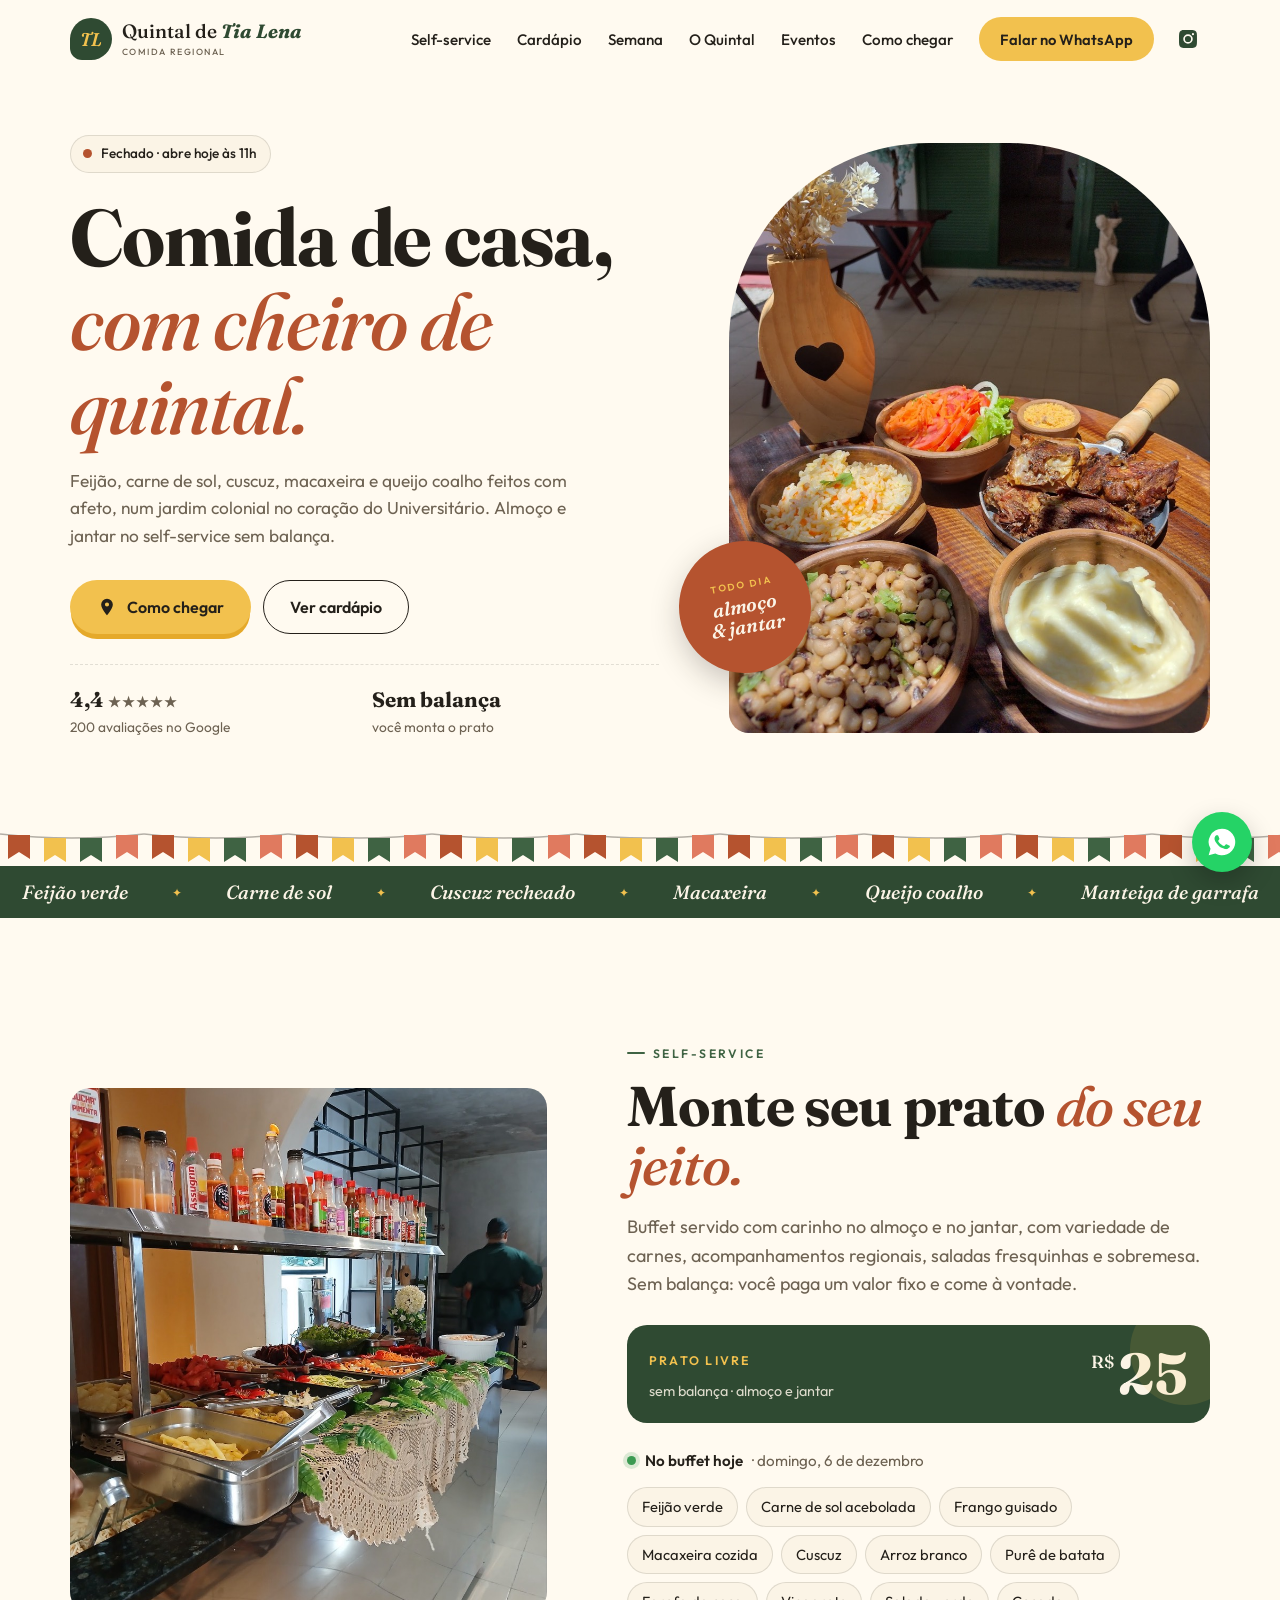
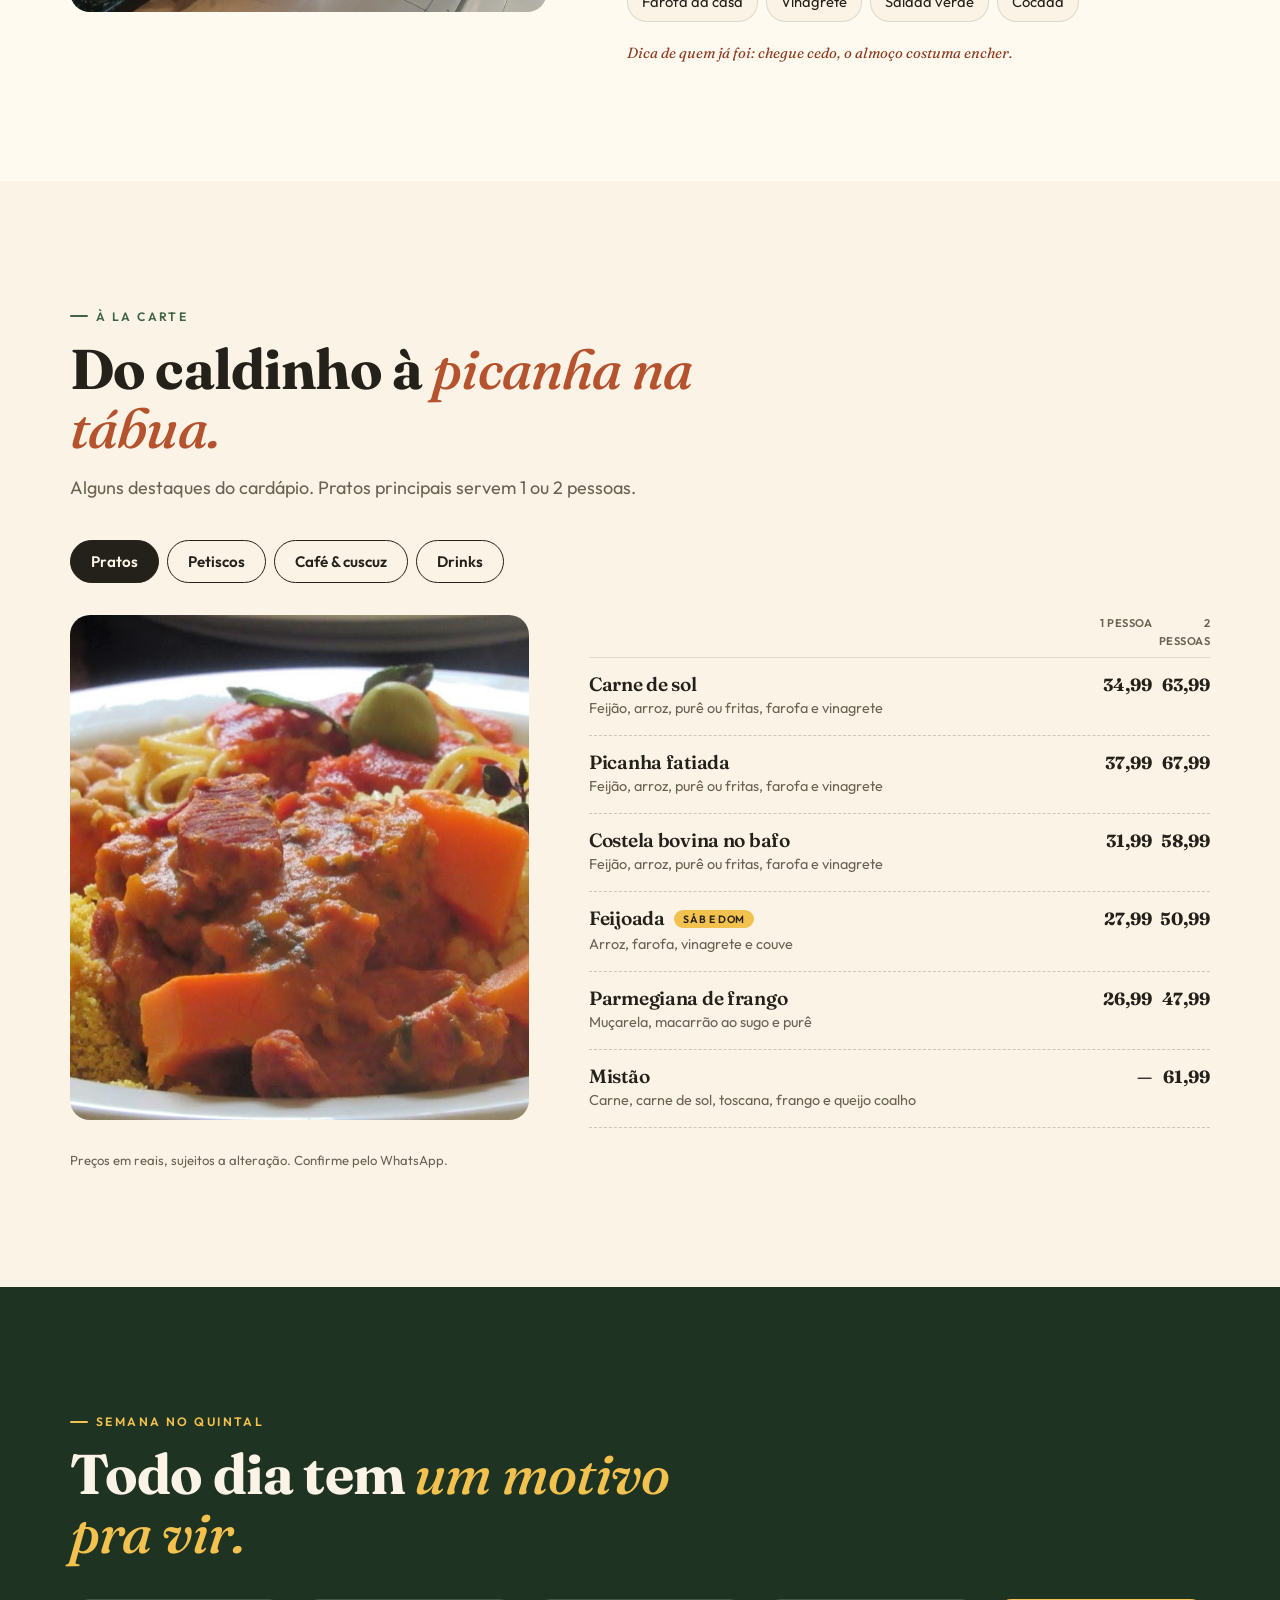
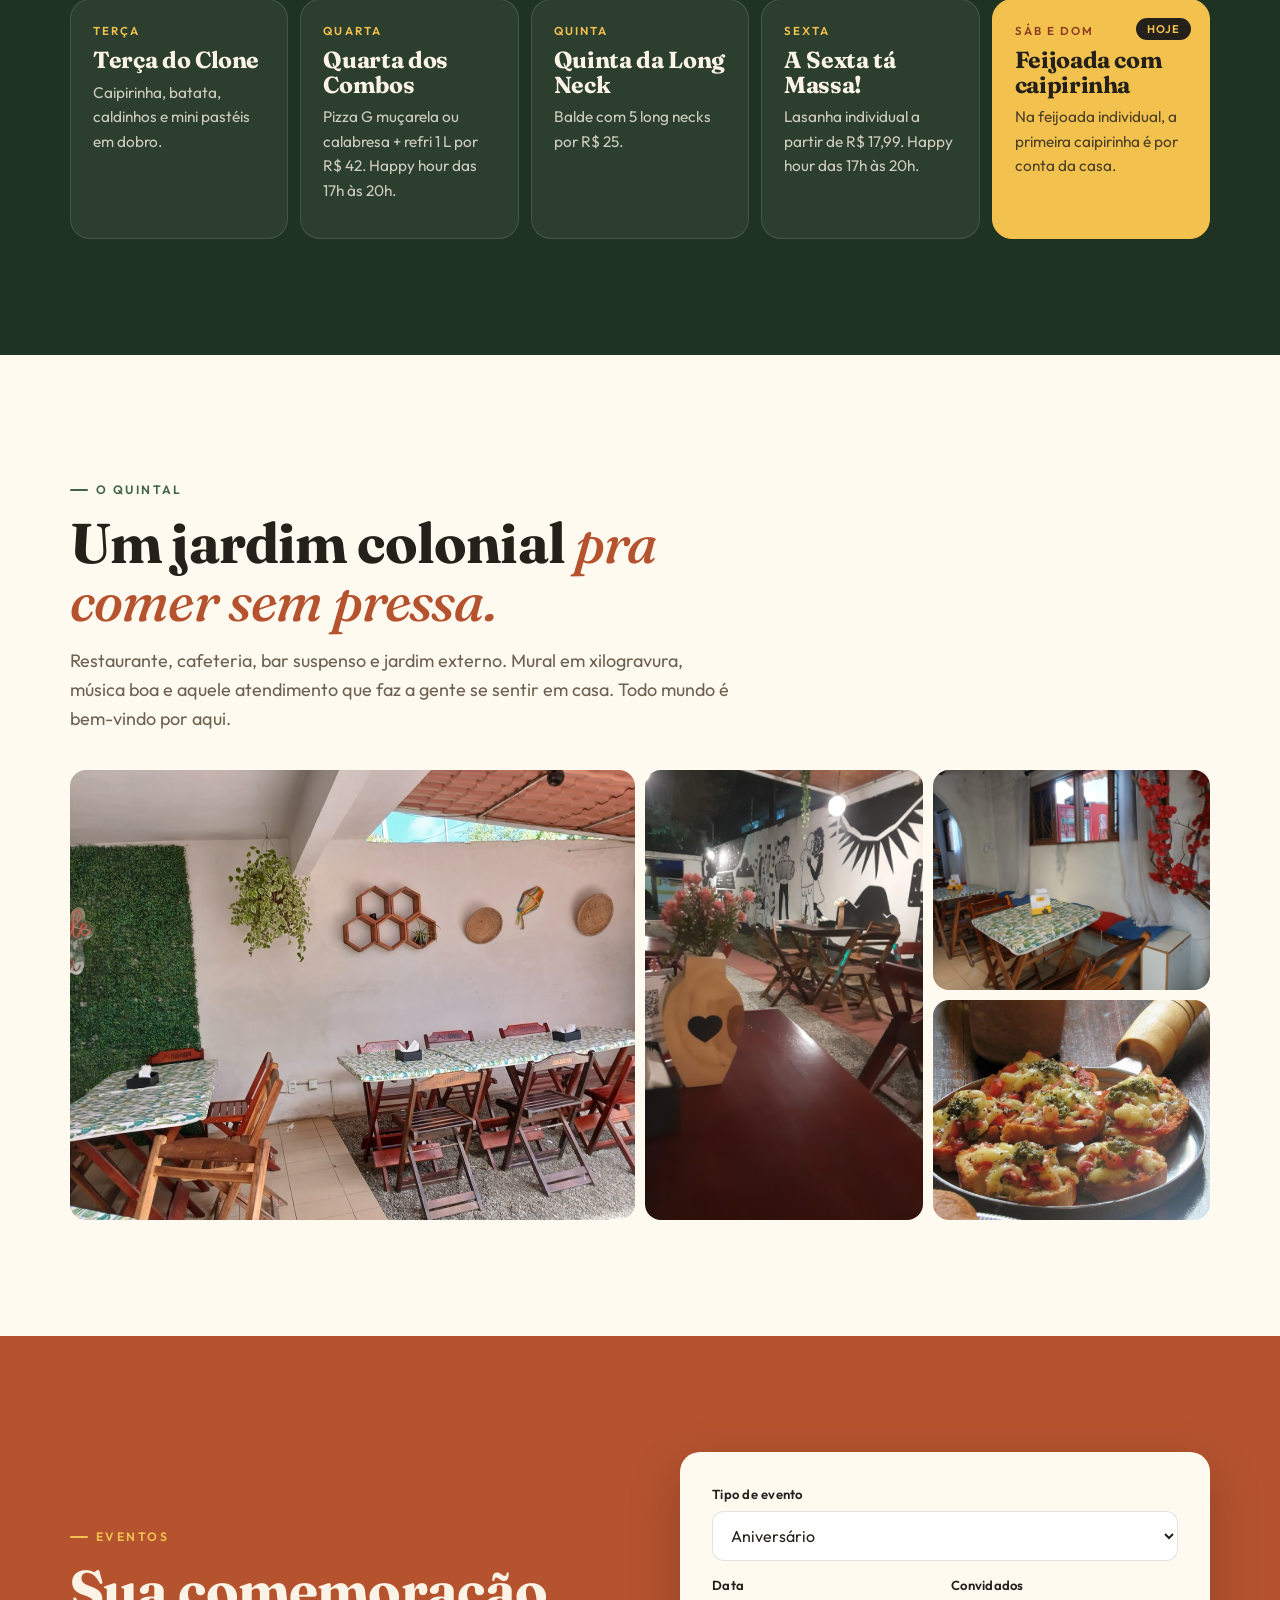
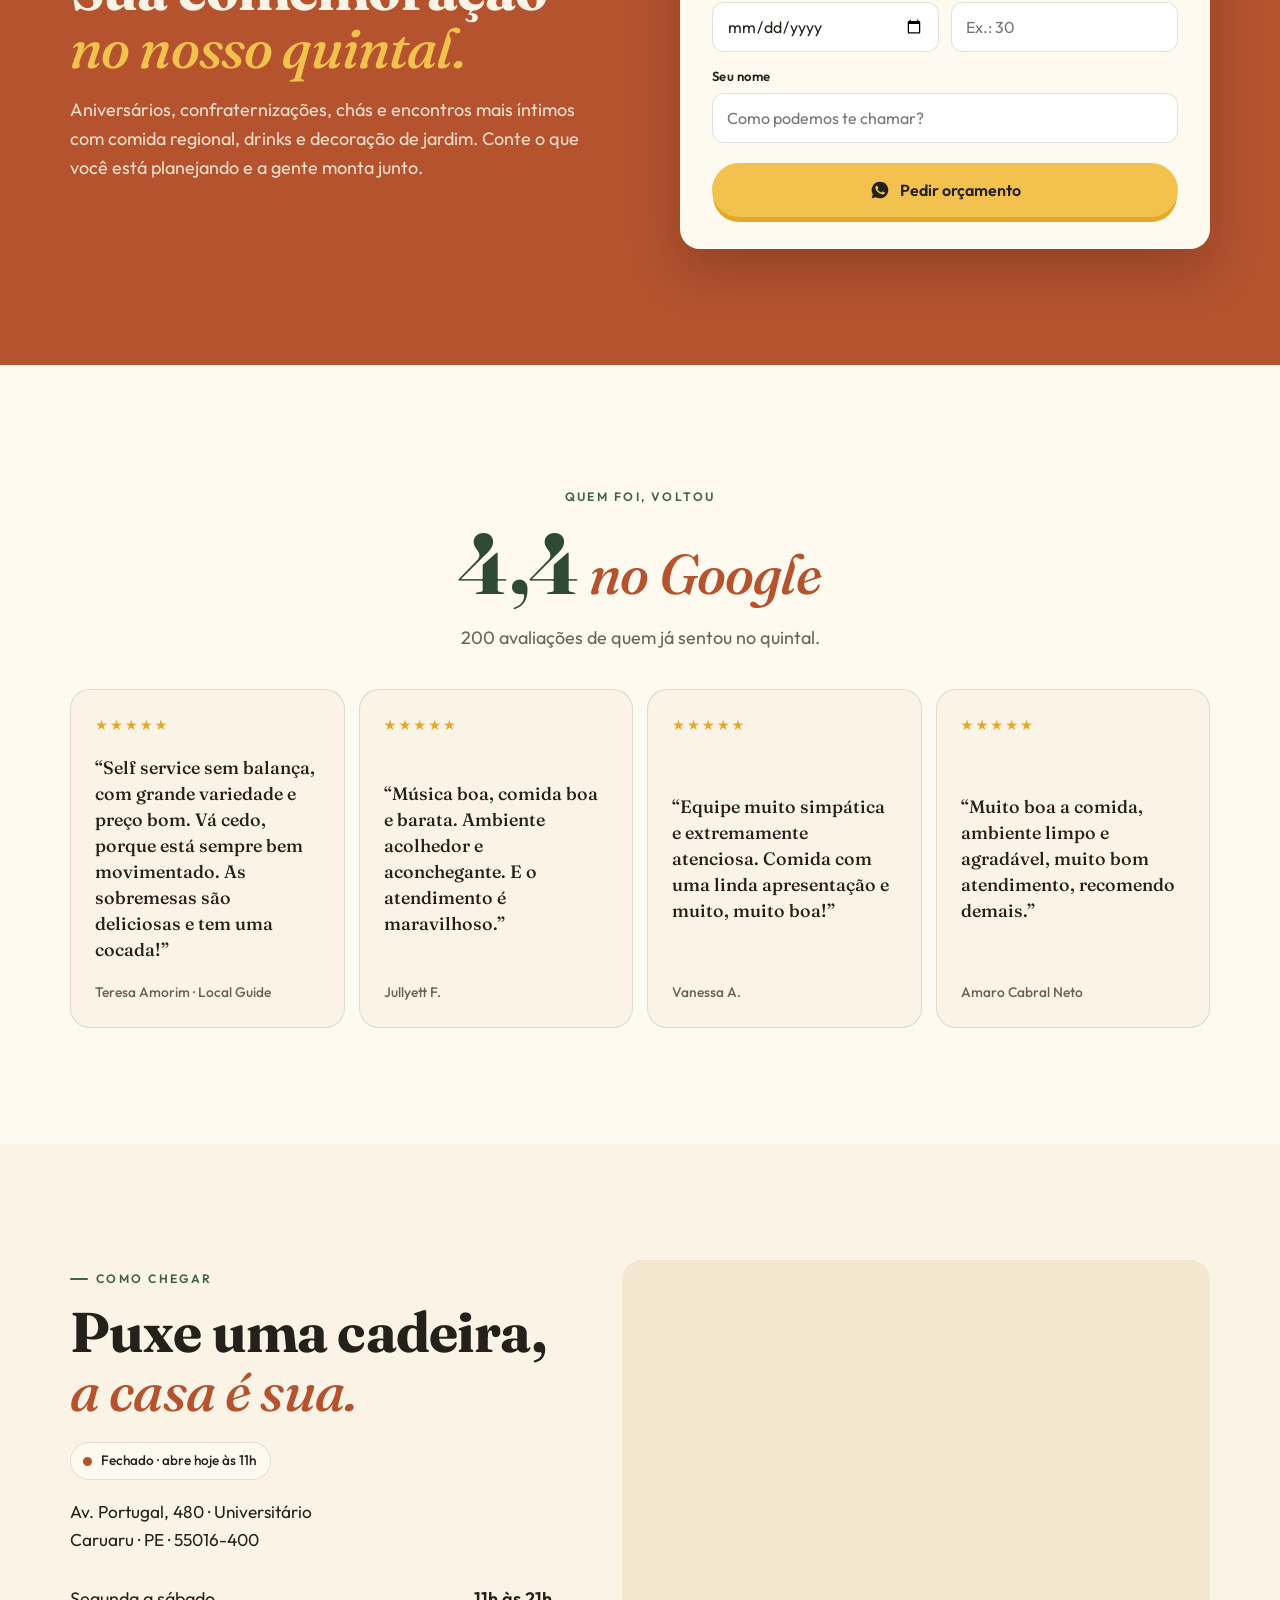
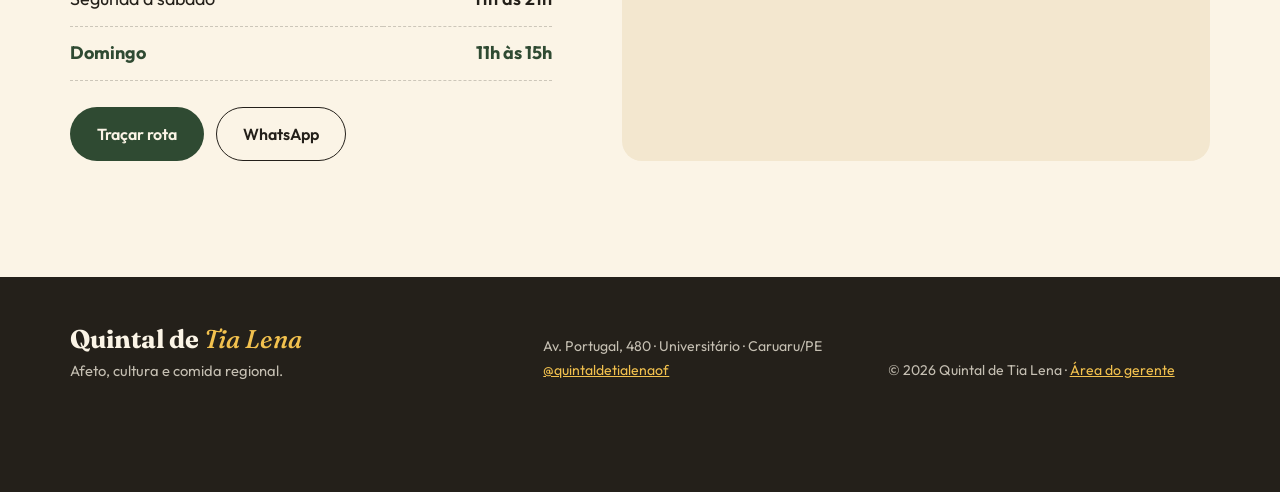
==== index.html @ f62cf401 "Site demo do Quintal de Tia Lena com área do gerente" ====
<!doctype html>
<html lang="pt-BR">
<head>
<meta charset="utf-8">
<meta name="viewport" content="width=device-width, initial-scale=1">
<title>Quintal de Tia Lena | Comida Regional em Caruaru</title>
<meta name="description" content="Quintal de Tia Lena, comida regional e caseira em Caruaru. Self-service sem balança no almoço e jantar, petiscos, drinks e espaço para eventos no Universitário. Av. Portugal, 480.">
<meta name="theme-color" content="#2f4a32">
<link rel="icon" href="data:image/svg+xml,%3Csvg xmlns='http://www.w3.org/2000/svg' viewBox='0 0 64 64'%3E%3Crect width='64' height='64' rx='14' fill='%232f4a32'/%3E%3Ctext x='32' y='44' font-family='Georgia,serif' font-size='30' font-style='italic' fill='%23f2c14e' text-anchor='middle'%3ETL%3C/text%3E%3C/svg%3E">
<link rel="preconnect" href="https://fonts.googleapis.com">
<link rel="preconnect" href="https://fonts.gstatic.com" crossorigin>
<link href="https://fonts.googleapis.com/css2?family=Fraunces:ital,opsz,wght@0,9..144,500;0,9..144,700;1,9..144,500;1,9..144,600&family=Outfit:wght@300;400;500;600&display=swap" rel="stylesheet">
<link rel="stylesheet" href="css/styles.css?v=4">
<script src="js/store.js?v=4" defer></script>
<script src="js/main.js?v=4" defer></script>
</head>
<body>

<div class="aviso" id="aviso" hidden><div class="wrap"><span class="aviso-ico" aria-hidden="true">!</span><p id="avisoTxt"></p></div></div>

<header class="topbar" id="topbar">
  <div class="wrap nav">
    <a href="#" class="logo" aria-label="Quintal de Tia Lena, início">
      <span class="logo-mark" aria-hidden="true">TL</span>
      <span class="logo-text">Quintal de <strong>Tia Lena</strong><small>comida regional</small></span>
    </a>
    <div class="nav-end">
      <a class="ig-link" href="https://www.instagram.com/quintaldetialenaof/" target="_blank" rel="noopener" aria-label="Instagram do Quintal de Tia Lena">
        <svg viewBox="0 0 24 24" aria-hidden="true"><path d="M12 2.2c3.2 0 3.6 0 4.8.1 1.2.1 1.8.2 2.2.4.6.2 1 .5 1.4.9.4.4.7.8.9 1.4.2.4.4 1.1.4 2.2.1 1.3.1 1.6.1 4.8s0 3.6-.1 4.8c-.1 1.2-.2 1.8-.4 2.2-.2.6-.5 1-.9 1.4-.4.4-.8.7-1.4.9-.4.2-1.1.4-2.2.4-1.3.1-1.6.1-4.8.1s-3.6 0-4.8-.1c-1.2-.1-1.8-.2-2.2-.4-.6-.2-1-.5-1.4-.9-.4-.4-.7-.8-.9-1.4-.2-.4-.4-1.1-.4-2.2C2.2 15.6 2.2 15.2 2.2 12s0-3.6.1-4.8c.1-1.2.2-1.8.4-2.2.2-.6.5-1 .9-1.4.4-.4.8-.7 1.4-.9.4-.2 1.1-.4 2.2-.4 1.2-.1 1.6-.1 4.8-.1Zm0 4.6a5.2 5.2 0 1 0 0 10.4 5.2 5.2 0 0 0 0-10.4Zm0 8.6a3.4 3.4 0 1 1 0-6.8 3.4 3.4 0 0 1 0 6.8Zm5.4-9.9a1.2 1.2 0 1 0 0 2.4 1.2 1.2 0 0 0 0-2.4Z"/></svg>
      </a>
      <button class="menu-btn" id="menuBtn" aria-expanded="false" aria-controls="menu" aria-label="Abrir menu"><span></span><span></span></button>
      <nav class="menu" id="menu" aria-label="Principal">
        <ul>
          <li><a href="#self-service">Self-service</a></li>
          <li><a href="#cardapio">Cardápio</a></li>
          <li><a href="#semana">Semana</a></li>
          <li><a href="#quintal">O Quintal</a></li>
          <li><a href="#eventos">Eventos</a></li>
          <li><a href="#visite">Como chegar</a></li>
        </ul>
        <a class="btn btn-sun" data-wa="Olá, Tia Lena! Vim pelo site e queria uma informação." href="#" target="_blank" rel="noopener">Falar no WhatsApp</a>
      </nav>
    </div>
  </div>
</header>

<main>
  <!-- HERO -->
  <section class="hero">
    <div class="wrap hero-grid">
      <div class="hero-copy">
        <p class="status" id="statusHero"><span class="dot"></span><span class="status-txt">Av. Portugal, 480 · Universitário</span></p>
        <h1>Comida de casa, <em>com cheiro de quintal.</em></h1>
        <p class="lead">Feijão, carne de sol, cuscuz, macaxeira e queijo coalho feitos com afeto, num jardim colonial no coração do Universitário. Almoço e jantar no self-service sem balança.</p>
        <div class="hero-ctas">
          <a class="btn btn-sun" href="#visite">
            <svg class="ico" viewBox="0 0 24 24" aria-hidden="true"><path d="M12 2a7 7 0 0 0-7 7c0 5.2 7 13 7 13s7-7.8 7-13a7 7 0 0 0-7-7Zm0 9.5A2.5 2.5 0 1 1 12 6.5a2.5 2.5 0 0 1 0 5Z"/></svg>
            Como chegar
          </a>
          <a class="btn btn-line" href="#cardapio">Ver cardápio</a>
        </div>
        <ul class="hero-proof">
          <li><strong>4,4 <span class="stars" aria-hidden="true">★★★★★</span></strong><span>200 avaliações no Google</span></li>
          <li><strong>Sem balança</strong><span>você monta o prato</span></li>
        </ul>
      </div>
      <figure class="hero-media">
        <img src="img/mesa-regional.jpg" alt="Mesa com cumbucas de feijão verde, purê, arroz, vinagrete e carne assada em tábua de madeira" width="901" height="1200" fetchpriority="high">
        <figcaption class="sticker"><span>todo dia</span>almoço<br>&amp; jantar</figcaption>
      </figure>
    </div>
  </section>

  <!-- Bandeirinhas + faixa de ingredientes -->
  <div class="flags" aria-hidden="true"></div>
  <div class="ticker" aria-hidden="true">
    <div class="ticker-track">
      <span>Feijão verde</span><span>Carne de sol</span><span>Cuscuz recheado</span><span>Macaxeira</span><span>Queijo coalho</span><span>Manteiga de garrafa</span><span>Caldinho</span><span>Feijoada de domingo</span><span>Cocada</span>
      <span>Feijão verde</span><span>Carne de sol</span><span>Cuscuz recheado</span><span>Macaxeira</span><span>Queijo coalho</span><span>Manteiga de garrafa</span><span>Caldinho</span><span>Feijoada de domingo</span><span>Cocada</span>
    </div>
  </div>

  <!-- SELF-SERVICE -->
  <section class="section" id="self-service">
    <div class="wrap ss-grid">
      <figure class="ss-media">
        <img src="img/buffet.jpg" alt="Buffet do self-service com cubas de comida caseira e toalha de crochê" width="900" height="1200" loading="lazy">
      </figure>
      <div class="ss-copy">
        <p class="eyebrow">Self-service</p>
        <h2>Monte seu prato <em>do seu jeito.</em></h2>
        <p class="muted">Buffet servido com carinho no almoço e no jantar, com variedade de carnes, acompanhamentos regionais, saladas fresquinhas e sobremesa. Sem balança: você paga um valor fixo e come à vontade.</p>
        <div class="price-card">
          <span class="price-label">Prato livre</span>
          <span class="price"><small>R$</small><span id="preco">25</span></span>
          <span class="price-note">sem balança · almoço e jantar</span>
        </div>
        <div class="today">
          <p class="today-head"><span class="today-dot" aria-hidden="true"></span>No buffet hoje <span class="today-date" id="hojeData"></span></p>
          <ul class="chips" id="buffetHoje"></ul>
        </div>
        <p class="tip">Dica de quem já foi: chegue cedo, o almoço costuma encher.</p>
      </div>
    </div>
  </section>

  <!-- CARDÁPIO -->
  <section class="section section-cream" id="cardapio">
    <div class="wrap">
      <header class="sec-head">
        <p class="eyebrow">À la carte</p>
        <h2>Do caldinho à <em>picanha na tábua.</em></h2>
        <p class="muted">Alguns destaques do cardápio. Pratos principais servem 1 ou 2 pessoas.</p>
      </header>

      <div class="tabs" role="tablist" aria-label="Categorias do cardápio">
        <button role="tab" aria-selected="true" aria-controls="tab-pratos" id="t-pratos" class="tab">Pratos</button>
        <button role="tab" aria-selected="false" aria-controls="tab-petiscos" id="t-petiscos" class="tab" tabindex="-1">Petiscos</button>
        <button role="tab" aria-selected="false" aria-controls="tab-brunch" id="t-brunch" class="tab" tabindex="-1">Café &amp; cuscuz</button>
        <button role="tab" aria-selected="false" aria-controls="tab-drinks" id="t-drinks" class="tab" tabindex="-1">Drinks</button>
      </div>

      <div class="menu-wrap">
        <figure class="menu-photo" id="menuPhoto">
          <img src="img/prato-feito.jpg" alt="Prato com feijão, arroz, farofa, purê e carne ao molho" width="1200" height="675" loading="lazy">
        </figure>

        <div class="panel" role="tabpanel" id="tab-pratos" aria-labelledby="t-pratos" data-img="img/prato-feito.jpg" data-alt="Prato com feijão, arroz, farofa, purê e carne ao molho">
          <p class="legend"><span>1 pessoa</span><span>2 pessoas</span></p>
          <ul class="items">
            <li><div><h3>Carne de sol</h3><p>Feijão, arroz, purê ou fritas, farofa e vinagrete</p></div><span class="p2"><b>34,99</b><b>63,99</b></span></li>
            <li><div><h3>Picanha fatiada</h3><p>Feijão, arroz, purê ou fritas, farofa e vinagrete</p></div><span class="p2"><b>37,99</b><b>67,99</b></span></li>
            <li><div><h3>Costela bovina no bafo</h3><p>Feijão, arroz, purê ou fritas, farofa e vinagrete</p></div><span class="p2"><b>31,99</b><b>58,99</b></span></li>
            <li><div><h3>Feijoada <span class="tag">sáb e dom</span></h3><p>Arroz, farofa, vinagrete e couve</p></div><span class="p2"><b>27,99</b><b>50,99</b></span></li>
            <li><div><h3>Parmegiana de frango</h3><p>Muçarela, macarrão ao sugo e purê</p></div><span class="p2"><b>26,99</b><b>47,99</b></span></li>
            <li><div><h3>Mistão</h3><p>Carne, carne de sol, toscana, frango e queijo coalho</p></div><span class="p2"><b>—</b><b>61,99</b></span></li>
          </ul>
        </div>

        <div class="panel" role="tabpanel" id="tab-petiscos" aria-labelledby="t-petiscos" data-img="img/petiscos.jpg" data-alt="Tábua de espetinhos com vinagrete, farofa e molho ao lado de macaxeira frita com creme e bacon" hidden>
          <ul class="items">
            <li><div><h3>Carne de sol com coalho e fritas</h3><p>Queijo coalho assado e batata frita</p></div><span class="p1"><b>31,99</b></span></li>
            <li><div><h3>Macaxeira gourmet</h3><p>Porção grande ao creme de queijo e bacon</p></div><span class="p1"><b>19,99</b></span></li>
            <li><div><h3>Camarão ao alho e óleo</h3><p>Porção de aproximadamente 350 g</p></div><span class="p1"><b>26,99</b></span></li>
            <li><div><h3>Caldinho de feijão</h3><p>Preto ou mulatinho, com ovo de codorna e calabresa</p></div><span class="p1"><b>8,99</b></span></li>
            <li><div><h3>Espetinho de coalho</h3><p>Com ervas e mel de engenho</p></div><span class="p1"><b>8,99</b></span></li>
            <li><div><h3>Brusqueta tradicional</h3><p>Molho de tomate especial e muçarela</p></div><span class="p1"><b>16,00</b></span></li>
          </ul>
        </div>

        <div class="panel" role="tabpanel" id="tab-brunch" aria-labelledby="t-brunch" data-img="img/croissant.jpg" data-alt="Croissant recheado servido em prato de louça azul" hidden>
          <ul class="items">
            <li><div><h3>Cuscuz com coalho e manteiga de garrafa</h3><p>Individual</p></div><span class="p1"><b>9,99</b></span></li>
            <li><div><h3>Cuscuz com charque guisada</h3><p>Individual</p></div><span class="p1"><b>12,99</b></span></li>
            <li><div><h3>Tapioca de coco e queijo coalho</h3><p>Feita na hora</p></div><span class="p1"><b>6,00</b></span></li>
            <li><div><h3>Pastel de queijo do reino</h3><p>Unidade</p></div><span class="p1"><b>12,00</b></span></li>
            <li><div><h3>Croissant tradicional</h3><p>Unidade</p></div><span class="p1"><b>7,00</b></span></li>
            <li><div><h3>Cartola</h3><p>Banana, queijo, açúcar e canela</p></div><span class="p1"><b>16,99</b></span></li>
          </ul>
        </div>

        <div class="panel" role="tabpanel" id="tab-drinks" aria-labelledby="t-drinks" data-img="img/mural-noite.jpg" data-alt="Varanda à noite com mesas de madeira e mural em estilo xilogravura" hidden>
          <ul class="items">
            <li><div><h3>Lena Coffee</h3><p>Café, leite condensado e vodka</p></div><span class="p1"><b>20,00</b></span></li>
            <li><div><h3>Coquetel Quintal Azul</h3><p>Curaçau blue, Schweppes e limão</p></div><span class="p1"><b>18,00</b></span></li>
            <li><div><h3>Gin Tia Lena</h3><p>Tanqueray com Red Bull melancia, tropical ou açaí</p></div><span class="p1"><b>20,00</b></span></li>
            <li><div><h3>Caipirinha</h3><p>Cachaça Pitú e limão</p></div><span class="p1"><b>10,00</b></span></li>
            <li><div><h3>Caipifruta</h3><p>Morango ou kiwi, Smirnoff e leite moça</p></div><span class="p1"><b>12,00</b></span></li>
            <li><div><h3>Tropical refrescante <span class="tag">sem álcool</span></h3><p>Morango, limão e água de coco</p></div><span class="p1"><b>15,00</b></span></li>
          </ul>
        </div>
      </div>
      <p class="fine">Preços em reais, sujeitos a alteração. Confirme pelo WhatsApp.</p>
    </div>
  </section>

  <!-- SEMANA -->
  <section class="section section-green" id="semana">
    <div class="wrap">
      <header class="sec-head">
        <p class="eyebrow eyebrow-sun">Semana no Quintal</p>
        <h2>Todo dia tem <em>um motivo pra vir.</em></h2>
      </header>
      <ol class="week" id="week"></ol>
    </div>
  </section>

  <!-- O QUINTAL -->
  <section class="section" id="quintal">
    <div class="wrap">
      <header class="sec-head">
        <p class="eyebrow">O Quintal</p>
        <h2>Um jardim colonial <em>pra comer sem pressa.</em></h2>
        <p class="muted">Restaurante, cafeteria, bar suspenso e jardim externo. Mural em xilogravura, música boa e aquele atendimento que faz a gente se sentir em casa. Todo mundo é bem-vindo por aqui.</p>
      </header>
      <div class="gallery">
        <figure class="g-a"><img src="img/jardim.jpg" alt="Varanda com parede de folhagem, mesas com toalhas estampadas e cadeiras de madeira" width="1200" height="900" loading="lazy"></figure>
        <figure class="g-b"><img src="img/mural-noite.jpg" alt="Varanda à noite com mural preto e branco de sanfoneiros e mandacaru" width="675" height="1200" loading="lazy"></figure>
        <figure class="g-c"><img src="img/salao.jpg" alt="Salão interno com arcos brancos, flores vermelhas e mesas de madeira" width="1200" height="900" loading="lazy"></figure>
        <figure class="g-d"><img src="img/brusquetas.jpg" alt="Brusquetas com tomate, queijo gratinado e pesto em travessa" width="1200" height="788" loading="lazy"></figure>
        <figure class="g-e"><img src="img/cartola.jpg" alt="Sobremesa com calda de chocolate e cereja" width="1200" height="675" loading="lazy"></figure>
      </div>
    </div>
  </section>

  <!-- EVENTOS -->
  <section class="section section-clay" id="eventos">
    <div class="wrap ev-grid">
      <div>
        <p class="eyebrow eyebrow-sun">Eventos</p>
        <h2>Sua comemoração <em>no nosso quintal.</em></h2>
        <p class="ev-lead">Aniversários, confraternizações, chás e encontros mais íntimos com comida regional, drinks e decoração de jardim. Conte o que você está planejando e a gente monta junto.</p>
      </div>
      <form class="ev-form" id="evForm" novalidate>
        <label>Tipo de evento
          <select name="tipo">
            <option>Aniversário</option>
            <option>Confraternização</option>
            <option>Chá de bebê / revelação</option>
            <option>Encontro de família</option>
            <option>Outro</option>
          </select>
        </label>
        <div class="row2">
          <label>Data
            <input type="date" name="data">
          </label>
          <label>Convidados
            <input type="number" name="pessoas" min="1" inputmode="numeric" placeholder="Ex.: 30">
          </label>
        </div>
        <label>Seu nome
          <input type="text" name="nome" autocomplete="name" placeholder="Como podemos te chamar?">
        </label>
        <button class="btn btn-sun" type="submit">
          <svg class="ico" viewBox="0 0 24 24" aria-hidden="true"><path d="M12 2a10 10 0 0 0-8.6 15.1L2 22l5-1.3A10 10 0 1 0 12 2Zm5.3 14.1c-.2.6-1.3 1.2-1.8 1.2-.5.1-1 .1-3.3-.8-2.8-1.1-4.5-4-4.7-4.2-.1-.2-1.1-1.5-1.1-2.8s.7-2 1-2.3c.2-.3.5-.3.7-.3h.5c.2 0 .4 0 .6.5l.8 2c.1.2.1.3 0 .5l-.3.5-.4.4c-.1.1-.3.3-.1.6.2.3.8 1.3 1.7 2.1 1.2 1 2.1 1.3 2.4 1.5.3.1.5.1.6-.1l.9-1.1c.2-.3.4-.2.6-.1l1.9.9c.3.1.5.2.5.3.1.2.1.7-.1 1.2Z"/></svg>
          Pedir orçamento
        </button>
      </form>
    </div>
  </section>

  <!-- AVALIAÇÕES -->
  <section class="section" id="avaliacoes">
    <div class="wrap">
      <header class="sec-head center">
        <p class="eyebrow">Quem foi, voltou</p>
        <h2><span class="big-score">4,4</span> <em>no Google</em></h2>
        <p class="muted">200 avaliações de quem já sentou no quintal.</p>
      </header>
      <div class="reviews">
        <blockquote><p>“Self service sem balança, com grande variedade e preço bom. Vá cedo, porque está sempre bem movimentado. As sobremesas são deliciosas e tem uma cocada!”</p><cite>Teresa Amorim · Local Guide</cite></blockquote>
        <blockquote><p>“Música boa, comida boa e barata. Ambiente acolhedor e aconchegante. E o atendimento é maravilhoso.”</p><cite>Jullyett F.</cite></blockquote>
        <blockquote><p>“Equipe muito simpática e extremamente atenciosa. Comida com uma linda apresentação e muito, muito boa!”</p><cite>Vanessa A.</cite></blockquote>
        <blockquote><p>“Muito boa a comida, ambiente limpo e agradável, muito bom atendimento, recomendo demais.”</p><cite>Amaro Cabral Neto</cite></blockquote>
      </div>
    </div>
  </section>

  <!-- VISITE -->
  <section class="section section-cream" id="visite">
    <div class="wrap visit-grid">
      <div class="visit-info">
        <p class="eyebrow">Como chegar</p>
        <h2>Puxe uma cadeira, <em>a casa é sua.</em></h2>
        <p class="status status-dark" id="statusVisit"><span class="dot"></span><span class="status-txt">Confira os horários</span></p>
        <address>Av. Portugal, 480 · Universitário<br>Caruaru · PE · 55016-400</address>
        <table class="hours" id="hours">
          <tr data-days="1,2,3,4,5,6"><th>Segunda a sábado</th><td>11h às 21h</td></tr>
          <tr data-days="0"><th>Domingo</th><td>11h às 15h</td></tr>
        </table>
        <div class="visit-ctas">
          <a class="btn btn-green" href="https://www.google.com/maps/dir/?api=1&destination=Quintal+de+Tia+Lena+-+Comida+Regional&destination_place_id=ChIJdznDdjiLqQcRtbH6gX1NOOU" target="_blank" rel="noopener">Traçar rota</a>
          <a class="btn btn-line" data-wa="Olá, Tia Lena! Vim pelo site e queria uma informação." href="#" target="_blank" rel="noopener">WhatsApp</a>
        </div>
      </div>
      <div class="map">
        <iframe title="Mapa do Quintal de Tia Lena" src="https://www.google.com/maps?q=Quintal+de+Tia+Lena+-+Comida+Regional,+Av.+Portugal,+480+-+Universit%C3%A1rio,+Caruaru+-+PE&output=embed" loading="lazy" referrerpolicy="no-referrer-when-downgrade"></iframe>
      </div>
    </div>
  </section>
</main>

<footer class="footer">
  <div class="wrap foot">
    <div>
      <p class="foot-logo">Quintal de <em>Tia Lena</em></p>
      <p class="foot-tag">Afeto, cultura e comida regional.</p>
    </div>
    <p class="foot-small">Av. Portugal, 480 · Universitário · Caruaru/PE<br>
      <a href="https://www.instagram.com/quintaldetialenaof/" target="_blank" rel="noopener">@quintaldetialenaof</a></p>
    <p class="foot-small">© <span id="year">2026</span> Quintal de Tia Lena · <a href="gerente/">Área do gerente</a></p>
  </div>
</footer>

<a class="wa-float" data-wa="Olá, Tia Lena! Vim pelo site e queria uma informação." href="#" target="_blank" rel="noopener" aria-label="Falar no WhatsApp">
  <svg viewBox="0 0 24 24" aria-hidden="true"><path d="M12 2a10 10 0 0 0-8.6 15.1L2 22l5-1.3A10 10 0 1 0 12 2Zm5.3 14.1c-.2.6-1.3 1.2-1.8 1.2-.5.1-1 .1-3.3-.8-2.8-1.1-4.5-4-4.7-4.2-.1-.2-1.1-1.5-1.1-2.8s.7-2 1-2.3c.2-.3.5-.3.7-.3h.5c.2 0 .4 0 .6.5l.8 2c.1.2.1.3 0 .5l-.3.5-.4.4c-.1.1-.3.3-.1.6.2.3.8 1.3 1.7 2.1 1.2 1 2.1 1.3 2.4 1.5.3.1.5.1.6-.1l.9-1.1c.2-.3.4-.2.6-.1l1.9.9c.3.1.5.2.5.3.1.2.1.7-.1 1.2Z"/></svg>
</a>

</body>
</html>
---- css/styles.css ----
/* Quintal de Tia Lena — mobile first */
:root {
  --green: #2f4a32;
  --green-2: #3f6343;
  --green-deep: #1f3322;
  --sun: #f2c14e;
  --sun-2: #e5a92a;
  --clay: #b5532f;
  --clay-deep: #8f3d20;
  --cream: #fbf4e6;
  --paper: #fffaf0;
  --sand: #f3e7cf;
  --ink: #24201a;
  --muted: #6d6252;
  --line: rgba(36, 32, 26, .13);
  --radius: 20px;
  --serif: "Fraunces", Georgia, serif;
  --sans: "Outfit", system-ui, -apple-system, sans-serif;
}

*, *::before, *::after { box-sizing: border-box; }
html { scroll-behavior: smooth; scroll-padding-top: 76px; }
body { margin: 0; font-family: var(--sans); font-weight: 400; font-size: 17px; line-height: 1.6; color: var(--ink); background: var(--paper); -webkit-font-smoothing: antialiased; overflow-x: hidden; }
img { display: block; max-width: 100%; height: auto; }
a { color: inherit; }
h1, h2, h3 { font-family: var(--serif); font-weight: 700; line-height: 1.05; margin: 0; letter-spacing: -.015em; }
h2 { font-size: clamp(2.1rem, 8.5vw, 3.5rem); }
h1 em, h2 em { font-style: italic; font-weight: 500; color: var(--clay); }
p { margin: 0; }
[hidden] { display: none !important; }

.wrap { width: 100%; max-width: 1180px; margin: 0 auto; padding: 0 20px; }
.section { padding: 76px 0; }
.section-cream { background: var(--cream); }
.eyebrow { display: inline-flex; align-items: center; gap: 8px; font-size: .76rem; letter-spacing: .2em; text-transform: uppercase; font-weight: 600; color: var(--green-2); margin-bottom: 14px; }
.eyebrow::before { content: ""; width: 18px; height: 2px; background: currentColor; border-radius: 2px; }
.eyebrow-sun { color: var(--sun); }
.muted { color: var(--muted); }
.sec-head { margin-bottom: 36px; max-width: 660px; }
.sec-head .muted { margin-top: 16px; }
.sec-head.center { text-align: center; margin-inline: auto; }
.sec-head.center .eyebrow::before { display: none; }

/* Aviso do gerente */
.aviso { background: var(--sun); color: var(--ink); font-weight: 500; font-size: .95rem; }
.aviso .wrap { display: flex; align-items: center; gap: 12px; padding-top: 10px; padding-bottom: 10px; }
.aviso-ico { flex: none; display: grid; place-items: center; width: 24px; height: 24px; border-radius: 50%; background: var(--ink); color: var(--sun); font: 700 .85rem var(--serif); }

/* Botões */
.btn { display: inline-flex; align-items: center; justify-content: center; gap: 10px; width: 100%; min-height: 54px; padding: 14px 26px; border-radius: 999px; font: 600 1rem var(--sans); text-decoration: none; border: 1.5px solid transparent; cursor: pointer; transition: transform .2s, background .2s, color .2s, border-color .2s, box-shadow .2s; }
.btn:active { transform: scale(.98); }
.btn-sun { background: var(--sun); color: var(--ink); box-shadow: 0 6px 0 -1px var(--sun-2); }
.btn-green { background: var(--green); color: var(--cream); }
.btn-line { border-color: var(--ink); color: var(--ink); background: transparent; }
.ico { width: 20px; height: 20px; fill: currentColor; flex: none; }

/* Topbar */
.topbar { position: sticky; top: 0; z-index: 50; background: rgba(255, 250, 240, .92); backdrop-filter: blur(12px); -webkit-backdrop-filter: blur(12px); border-bottom: 1px solid transparent; transition: border-color .3s; }
.topbar.is-scrolled { border-color: var(--line); }
.nav { display: flex; align-items: center; justify-content: space-between; height: 68px; }
.logo { display: flex; align-items: center; gap: 10px; text-decoration: none; }
.logo-mark { display: grid; place-items: center; width: 42px; height: 42px; border-radius: 50% 50% 50% 12px; background: var(--green); color: var(--sun); font: italic 600 1.15rem var(--serif); }
.logo-text { font: 500 1.08rem/1.05 var(--serif); }
.logo-text strong { font-weight: 700; font-style: italic; color: var(--green); }
.logo-text small { display: block; font: 500 .56rem var(--sans); letter-spacing: .16em; text-transform: uppercase; color: var(--muted); margin-top: 4px; }
.nav-end { display: flex; align-items: center; gap: 2px; }
.ig-link { width: 44px; height: 44px; display: grid; place-items: center; border-radius: 50%; color: var(--green); }
.ig-link svg { width: 22px; height: 22px; fill: currentColor; }
.menu-btn { width: 44px; height: 44px; display: grid; place-content: center; gap: 6px; background: none; border: 0; cursor: pointer; }
.menu-btn span { width: 24px; height: 2px; background: var(--ink); border-radius: 2px; transition: transform .3s; }
.menu-btn[aria-expanded="true"] span:first-child { transform: translateY(4px) rotate(45deg); }
.menu-btn[aria-expanded="true"] span:last-child { transform: translateY(-4px) rotate(-45deg); }
.menu { position: fixed; inset: 68px 0 auto 0; background: var(--paper); padding: 12px 20px 28px; border-bottom: 1px solid var(--line); transform: translateY(-8px); opacity: 0; visibility: hidden; transition: .25s; }
.menu.is-open { transform: none; opacity: 1; visibility: visible; }
.menu ul { list-style: none; margin: 0 0 18px; padding: 0; }
.menu li a { display: block; padding: 13px 0; border-bottom: 1px solid var(--line); text-decoration: none; font: 600 1.35rem var(--serif); }

/* Hero */
.hero { padding: 28px 0 56px; position: relative; }
.hero-grid { display: grid; gap: 34px; }
.status { display: inline-flex; align-items: center; gap: 9px; padding: 7px 14px 7px 12px; border-radius: 999px; background: var(--cream); border: 1px solid var(--line); font-size: .85rem; font-weight: 500; margin-bottom: 22px; }
.dot { width: 9px; height: 9px; border-radius: 50%; background: #a39a8b; flex: none; }
.is-open .dot { background: #3c9a52; box-shadow: 0 0 0 4px rgba(60, 154, 82, .18); animation: pulse 2s infinite; }
.is-closed .dot { background: var(--clay); }
@keyframes pulse { 50% { box-shadow: 0 0 0 7px rgba(60, 154, 82, 0); } }
.hero h1 { font-size: clamp(2.7rem, 12vw, 5rem); }
.hero h1 em { display: block; }
.lead { margin-top: 20px; font-size: 1.08rem; color: var(--muted); max-width: 540px; }
.hero-ctas { display: grid; gap: 12px; margin-top: 30px; }
.hero-proof { list-style: none; margin: 30px 0 0; padding: 22px 0 0; border-top: 1px dashed var(--line); display: grid; grid-template-columns: 1fr 1fr; gap: 16px; }
.hero-proof strong { display: block; font: 700 1.3rem var(--serif); }
.hero-proof span { font-size: .86rem; color: var(--muted); }
.stars { color: var(--sun-2); font-size: .9rem; letter-spacing: 1px; }
.hero-media { margin: 0; position: relative; }
.hero-media img { width: 100%; aspect-ratio: 4 / 4.6; object-fit: cover; border-radius: 200px 200px var(--radius) var(--radius); }
.sticker { position: absolute; left: -6px; bottom: 26px; width: 112px; height: 112px; border-radius: 50%; background: var(--clay); color: var(--cream); display: grid; place-content: center; text-align: center; font: italic 600 1.05rem/1.05 var(--serif); transform: rotate(-10deg); box-shadow: 0 10px 30px rgba(36, 32, 26, .25); }
.sticker span { display: block; font: 600 .6rem var(--sans); letter-spacing: .18em; text-transform: uppercase; font-style: normal; margin-bottom: 5px; color: var(--sun); }

/* Bandeirinhas de São João */
.flags { height: 36px; position: relative; overflow: hidden;
  background: url("data:image/svg+xml,%3Csvg xmlns='http://www.w3.org/2000/svg' width='144' height='36'%3E%3Cpath d='M0 4 Q72 12 144 4' stroke='%2324201a' stroke-opacity='.35' stroke-width='1.5' fill='none'/%3E%3Cpath d='M8 5 h22 v24 l-11 -7 l-11 7z' fill='%23b5532f'/%3E%3Cpath d='M44 8 h22 v24 l-11 -7 l-11 7z' fill='%23f2c14e'/%3E%3Cpath d='M80 8 h22 v24 l-11 -7 l-11 7z' fill='%233f6343'/%3E%3Cpath d='M116 5 h22 v24 l-11 -7 l-11 7z' fill='%23e07a5f'/%3E%3C/svg%3E") repeat-x 0 0 / 144px 36px; }
.ticker { background: var(--green); color: var(--cream); overflow: hidden; padding: 14px 0; }
.ticker-track { display: flex; width: max-content; animation: ticker 38s linear infinite; }
.ticker span { font: italic 500 1.2rem var(--serif); padding: 0 22px; white-space: nowrap; display: inline-flex; align-items: center; gap: 22px; }
.ticker span::after { content: "✦"; font-style: normal; font-size: .75rem; color: var(--sun); margin-left: 22px; }
@keyframes ticker { to { transform: translateX(-50%); } }

/* Self-service */
.ss-grid { display: grid; gap: 36px; }
.ss-media { margin: 0; }
.ss-media img { width: 100%; aspect-ratio: 4 / 4.4; object-fit: cover; border-radius: var(--radius); }
.ss-copy .muted { margin-top: 18px; }
.price-card { margin-top: 26px; display: grid; grid-template-columns: 1fr auto; align-items: end; gap: 2px 16px; padding: 20px 22px; border-radius: var(--radius); background: var(--green); color: var(--cream); position: relative; overflow: hidden; }
.price-card::after { content: ""; position: absolute; right: -30px; top: -30px; width: 110px; height: 110px; border-radius: 50%; background: var(--sun); opacity: .12; }
.price-label { font-size: .78rem; letter-spacing: .18em; text-transform: uppercase; font-weight: 600; color: var(--sun); }
.price { grid-row: span 2; font: 700 3.6rem/1 var(--serif); }
.price small { font-size: 1.1rem; margin-right: 4px; vertical-align: top; position: relative; top: 8px; font-weight: 500; }
.price-note { font-size: .9rem; opacity: .85; }
.today { margin-top: 26px; }
.today-head { display: flex; align-items: center; gap: 9px; font-weight: 600; font-size: .95rem; flex-wrap: wrap; }
.today-dot { width: 9px; height: 9px; border-radius: 50%; background: #3c9a52; box-shadow: 0 0 0 4px rgba(60, 154, 82, .18); }
.today-date { font-weight: 400; color: var(--muted); }
.chips { list-style: none; margin: 14px 0 0; padding: 0; display: flex; flex-wrap: wrap; gap: 8px; }
.chips li { padding: 7px 14px; border-radius: 999px; background: var(--cream); border: 1px solid var(--line); font-size: .92rem; }
.tip { margin-top: 20px; font-size: .92rem; color: var(--clay-deep); font-style: italic; font-family: var(--serif); }

/* Cardápio */
.tabs { display: flex; gap: 8px; overflow-x: auto; margin: 0 -20px 26px; padding: 2px 20px 6px; scrollbar-width: none; }
.tabs::-webkit-scrollbar { display: none; }
.tab { flex: none; padding: 11px 20px; border-radius: 999px; border: 1.5px solid var(--ink); background: transparent; font: 600 .95rem var(--sans); color: var(--ink); cursor: pointer; transition: background .2s, color .2s; }
.tab[aria-selected="true"] { background: var(--ink); color: var(--cream); }
.menu-wrap { display: grid; gap: 26px; }
.menu-photo { margin: 0; }
.menu-photo img { width: 100%; aspect-ratio: 16 / 10; object-fit: cover; border-radius: var(--radius); transition: opacity .3s; }
.menu-photo.is-swapping img { opacity: 0; }
.items { list-style: none; margin: 0; padding: 0; }
.items li { display: flex; justify-content: space-between; align-items: flex-start; gap: 16px; padding: 16px 0; border-bottom: 1px dashed rgba(36, 32, 26, .22); }
.items h3 { font-size: 1.2rem; font-weight: 600; }
.items p { font-size: .9rem; color: var(--muted); margin-top: 4px; line-height: 1.45; }
.tag { display: inline-block; vertical-align: middle; margin-left: 6px; padding: 2px 9px; border-radius: 999px; background: var(--sun); font: 600 .66rem var(--sans); letter-spacing: .06em; text-transform: uppercase; position: relative; top: -2px; }
.p1 b, .p2 b { font: 700 1.1rem var(--serif); white-space: nowrap; }
.p2 { display: grid; grid-template-columns: repeat(2, 58px); text-align: right; }
.p1 { text-align: right; }
.legend { display: grid; grid-template-columns: repeat(2, 58px); justify-content: end; text-align: right; font-size: .7rem; font-weight: 600; letter-spacing: .04em; text-transform: uppercase; color: var(--muted); padding-bottom: 6px; border-bottom: 1px solid var(--line); }
.fine { margin-top: 22px; font-size: .82rem; color: var(--muted); }

/* Semana */
.section-green { background: var(--green-deep); color: var(--cream); }
.section-green h2 em { color: var(--sun); }
.week { list-style: none; margin: 0; padding: 0; display: grid; gap: 12px; }
.week li { position: relative; padding: 22px 22px 22px; border-radius: var(--radius); background: rgba(255, 250, 240, .06); border: 1px solid rgba(255, 250, 240, .12); }
.week .wd { display: inline-block; font-size: .72rem; letter-spacing: .18em; text-transform: uppercase; font-weight: 600; color: var(--sun); margin-bottom: 8px; }
.week h3 { font-size: 1.45rem; }
.week p { margin-top: 8px; color: rgba(251, 244, 230, .78); font-size: .96rem; }
.week li.is-today { background: var(--sun); color: var(--ink); border-color: var(--sun); }
.week li.is-today .wd { color: var(--clay-deep); }
.week li.is-today p { color: rgba(36, 32, 26, .8); }
.week li.is-today::after { content: "hoje"; position: absolute; top: 18px; right: 18px; padding: 4px 11px; border-radius: 999px; background: var(--ink); color: var(--sun); font: 600 .7rem var(--sans); letter-spacing: .1em; text-transform: uppercase; }

/* Galeria */
.gallery { display: grid; grid-template-columns: 1fr 1fr; gap: 10px; }
.gallery figure { margin: 0; overflow: hidden; border-radius: 16px; }
.gallery img { width: 100%; height: 100%; object-fit: cover; transition: transform .6s; }
.g-a { grid-column: span 2; aspect-ratio: 4 / 3; }
.g-b { grid-row: span 2; }
.g-c, .g-d { aspect-ratio: 1; }
.g-e { grid-column: span 2; aspect-ratio: 16 / 9; }

/* Eventos */
.section-clay { background: var(--clay); color: var(--cream); position: relative; overflow: hidden; }
.section-clay h2 em { color: var(--sun); }
.ev-grid { display: grid; gap: 34px; }
.ev-lead { margin-top: 18px; color: rgba(251, 244, 230, .88); max-width: 520px; }
.ev-form { background: var(--paper); color: var(--ink); border-radius: var(--radius); padding: 22px; display: grid; gap: 14px; box-shadow: 0 20px 50px rgba(36, 20, 10, .25); }
.ev-form label { display: grid; gap: 6px; font-size: .82rem; font-weight: 600; letter-spacing: .02em; }
.ev-form input, .ev-form select { width: 100%; min-height: 50px; padding: 12px 14px; border-radius: 12px; border: 1.5px solid var(--line); background: #fff; font: 400 1rem var(--sans); color: var(--ink); }
.ev-form input:focus, .ev-form select:focus { outline: none; border-color: var(--green-2); box-shadow: 0 0 0 3px rgba(63, 99, 67, .15); }
.row2 { display: grid; grid-template-columns: 1fr 1fr; gap: 12px; }
.ev-form .btn { margin-top: 6px; }

/* Avaliações */
.big-score { font-size: 1.5em; color: var(--green); }
.reviews { display: grid; gap: 14px; }
.reviews blockquote { margin: 0; padding: 24px; border-radius: var(--radius); background: var(--cream); border: 1px solid var(--line); display: flex; flex-direction: column; justify-content: space-between; gap: 18px; }
.reviews blockquote::before { content: "★★★★★"; color: var(--sun-2); letter-spacing: 2px; font-size: .9rem; }
.reviews p { font: 500 1.12rem/1.45 var(--serif); }
.reviews cite { font-style: normal; font-size: .86rem; color: var(--muted); font-weight: 500; }

/* Visite */
.visit-grid { display: grid; gap: 32px; }
.status-dark { margin: 22px 0 0; background: var(--paper); }
.visit-info address { font-style: normal; margin-top: 18px; font-size: 1.08rem; }
.hours { width: 100%; margin-top: 20px; border-collapse: collapse; }
.hours th, .hours td { padding: 12px 0; border-bottom: 1px dashed rgba(36, 32, 26, .22); text-align: left; font-weight: 400; }
.hours td { text-align: right; font-weight: 600; }
.hours tr.is-today th, .hours tr.is-today td { color: var(--green); font-weight: 700; }
.visit-ctas { display: grid; gap: 12px; margin-top: 26px; }
.map { border-radius: var(--radius); overflow: hidden; background: var(--sand); aspect-ratio: 4 / 3.4; }
.map iframe { width: 100%; height: 100%; border: 0; display: block; }

/* Rodapé */
.footer { background: var(--ink); color: rgba(251, 244, 230, .75); padding: 46px 0 110px; }
.foot { display: grid; gap: 22px; }
.foot-logo { font: 700 1.6rem var(--serif); color: var(--cream); }
.foot-logo em { color: var(--sun); font-weight: 500; }
.foot-tag { margin-top: 4px; font-size: .92rem; }
.foot-small { font-size: .88rem; line-height: 1.7; }
.foot a { color: var(--sun); }

/* WhatsApp flutuante */
.wa-float { position: fixed; right: 18px; bottom: 18px; z-index: 40; width: 60px; height: 60px; border-radius: 50%; background: #25d366; color: #fff; display: grid; place-items: center; box-shadow: 0 10px 26px rgba(0, 0, 0, .22); transition: transform .2s; }
.wa-float svg { width: 32px; height: 32px; fill: currentColor; }
.wa-float:active { transform: scale(.94); }

/* Entrada suave */
.reveal { opacity: 0; transform: translateY(18px); transition: opacity .7s ease, transform .7s ease; }
.reveal.is-in { opacity: 1; transform: none; }

@media (min-width: 640px) {
  .hero-ctas, .visit-ctas { grid-template-columns: auto auto; justify-content: start; }
  .btn { width: auto; }
  .ev-form .btn { width: 100%; }
  .reviews { grid-template-columns: 1fr 1fr; }
  .week { grid-template-columns: 1fr 1fr; }
  .gallery { grid-template-columns: repeat(3, 1fr); }
  .g-a { grid-column: span 2; }
  .g-b { grid-row: span 2; grid-column: 3; }
  .g-e { grid-column: span 1; aspect-ratio: 1; }
  .foot { grid-template-columns: 1.4fr 1fr 1fr; align-items: end; }
}

@media (min-width: 960px) {
  body { font-size: 18px; }
  .section { padding: 116px 0; }
  .nav { height: 78px; }
  html { scroll-padding-top: 86px; }
  .menu-btn { display: none; }
  .menu { position: static; display: flex; align-items: center; gap: 26px; padding: 0; background: none; border: 0; transform: none; opacity: 1; visibility: visible; }
  .menu ul { display: flex; gap: 20px; margin: 0; }
  .menu li a { border: 0; padding: 6px 0; font: 500 .95rem var(--sans); position: relative; white-space: nowrap; }
  .menu .btn { display: none; }
  .logo-text { white-space: nowrap; }
  .menu li a::after { content: ""; position: absolute; left: 0; right: 100%; bottom: 0; height: 2px; background: var(--clay); transition: right .25s; }
  .menu li a:hover::after { right: 0; }
  .menu .btn { min-height: 44px; padding: 10px 20px; font-size: .92rem; box-shadow: none; white-space: nowrap; }
  .nav-end { gap: 12px; flex-direction: row-reverse; }
  .logo-text { font-size: 1.2rem; }

  .hero { padding: 56px 0 90px; }
  .hero-grid { grid-template-columns: 1.1fr .9fr; align-items: center; gap: 70px; }
  .hero-media img { aspect-ratio: 4 / 4.9; }
  .sticker { left: -50px; bottom: 60px; width: 132px; height: 132px; font-size: 1.2rem; }

  .ss-grid { grid-template-columns: .9fr 1.1fr; gap: 80px; align-items: center; }
  .menu-wrap { grid-template-columns: .85fr 1.15fr; gap: 60px; align-items: start; }
  .menu-photo { position: sticky; top: 110px; }
  .menu-photo img { aspect-ratio: 4 / 4.4; }
  .week { grid-template-columns: repeat(5, 1fr); }
  .week li { display: flex; flex-direction: column; min-height: 240px; }
  .ev-grid { grid-template-columns: 1fr 1fr; gap: 80px; align-items: center; }
  .ev-form { padding: 32px; }
  .reviews { grid-template-columns: repeat(4, 1fr); }
  .visit-grid { grid-template-columns: .9fr 1.1fr; gap: 70px; align-items: center; }
  .gallery { grid-template-columns: repeat(4, 1fr); grid-auto-rows: 220px; }
  .gallery figure { aspect-ratio: auto; }
  .g-a { grid-column: span 2; grid-row: span 2; }
  .g-b { grid-column: 3; grid-row: span 2; }
  .g-c, .g-d, .g-e { grid-column: 4; grid-row: span 1; }
  .g-e { display: none; }
  .gallery figure:hover img { transform: scale(1.04); }
  .wa-float { right: 28px; bottom: 28px; }
}

@media (min-width: 1200px) {
  /* Espaço sobrando: o botão do WhatsApp volta ao menu */
  .menu .btn { display: inline-flex; }
  .menu ul { gap: 26px; }
}

@media (prefers-reduced-motion: reduce) {
  *, *::before, *::after { animation: none !important; transition: none !important; }
  .reveal { opacity: 1; transform: none; }
}
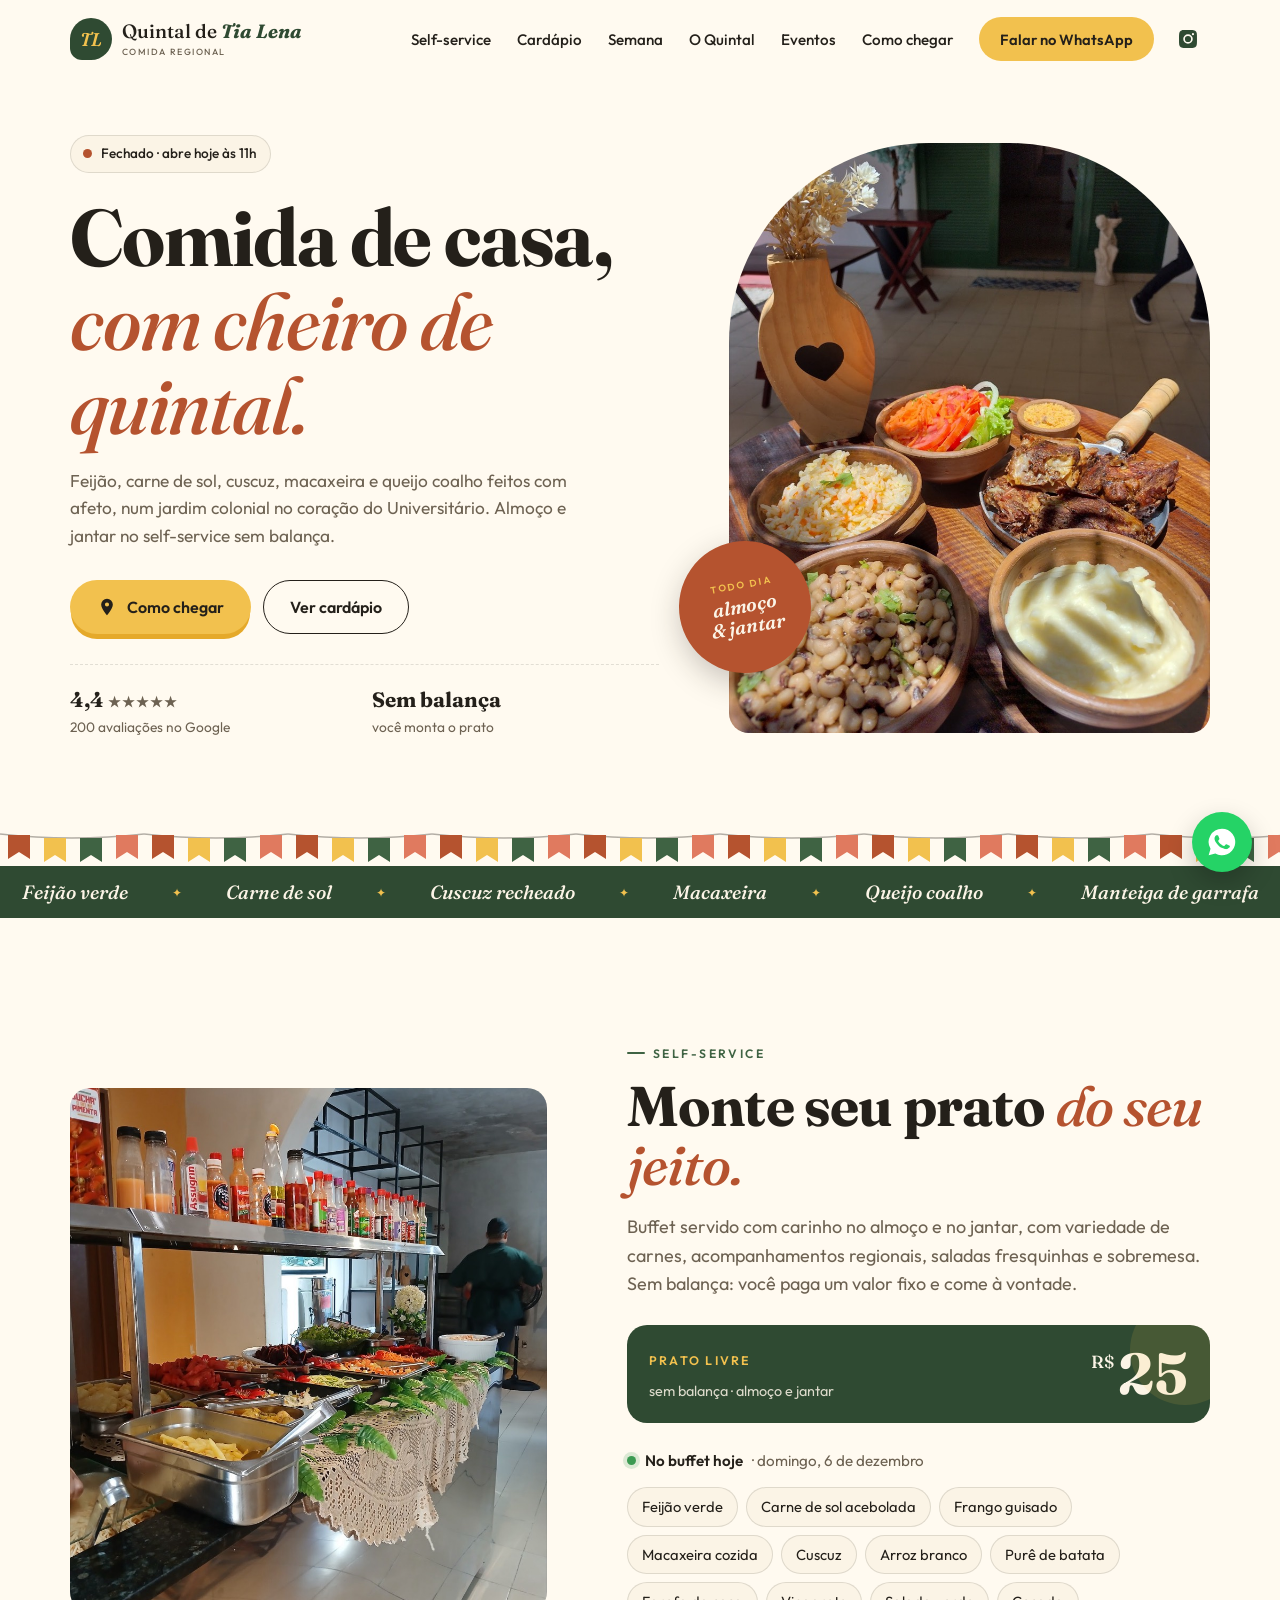
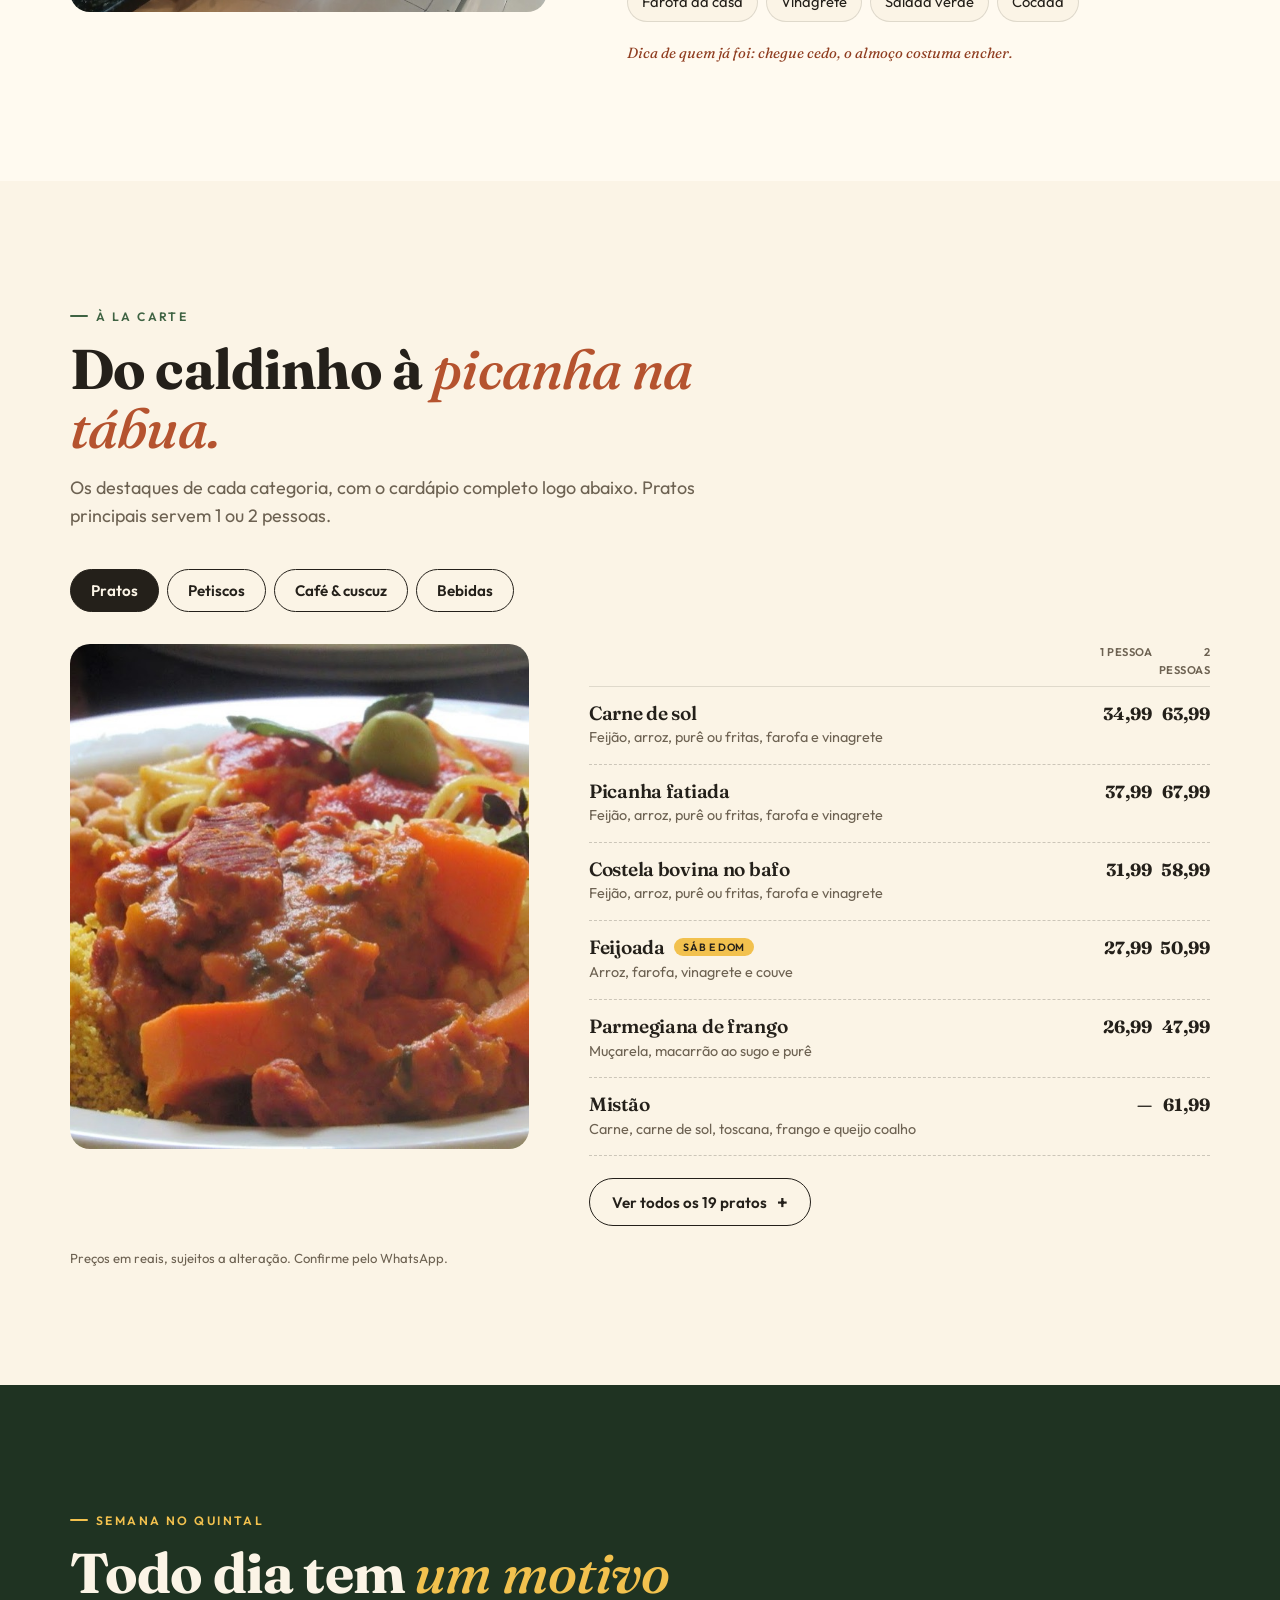
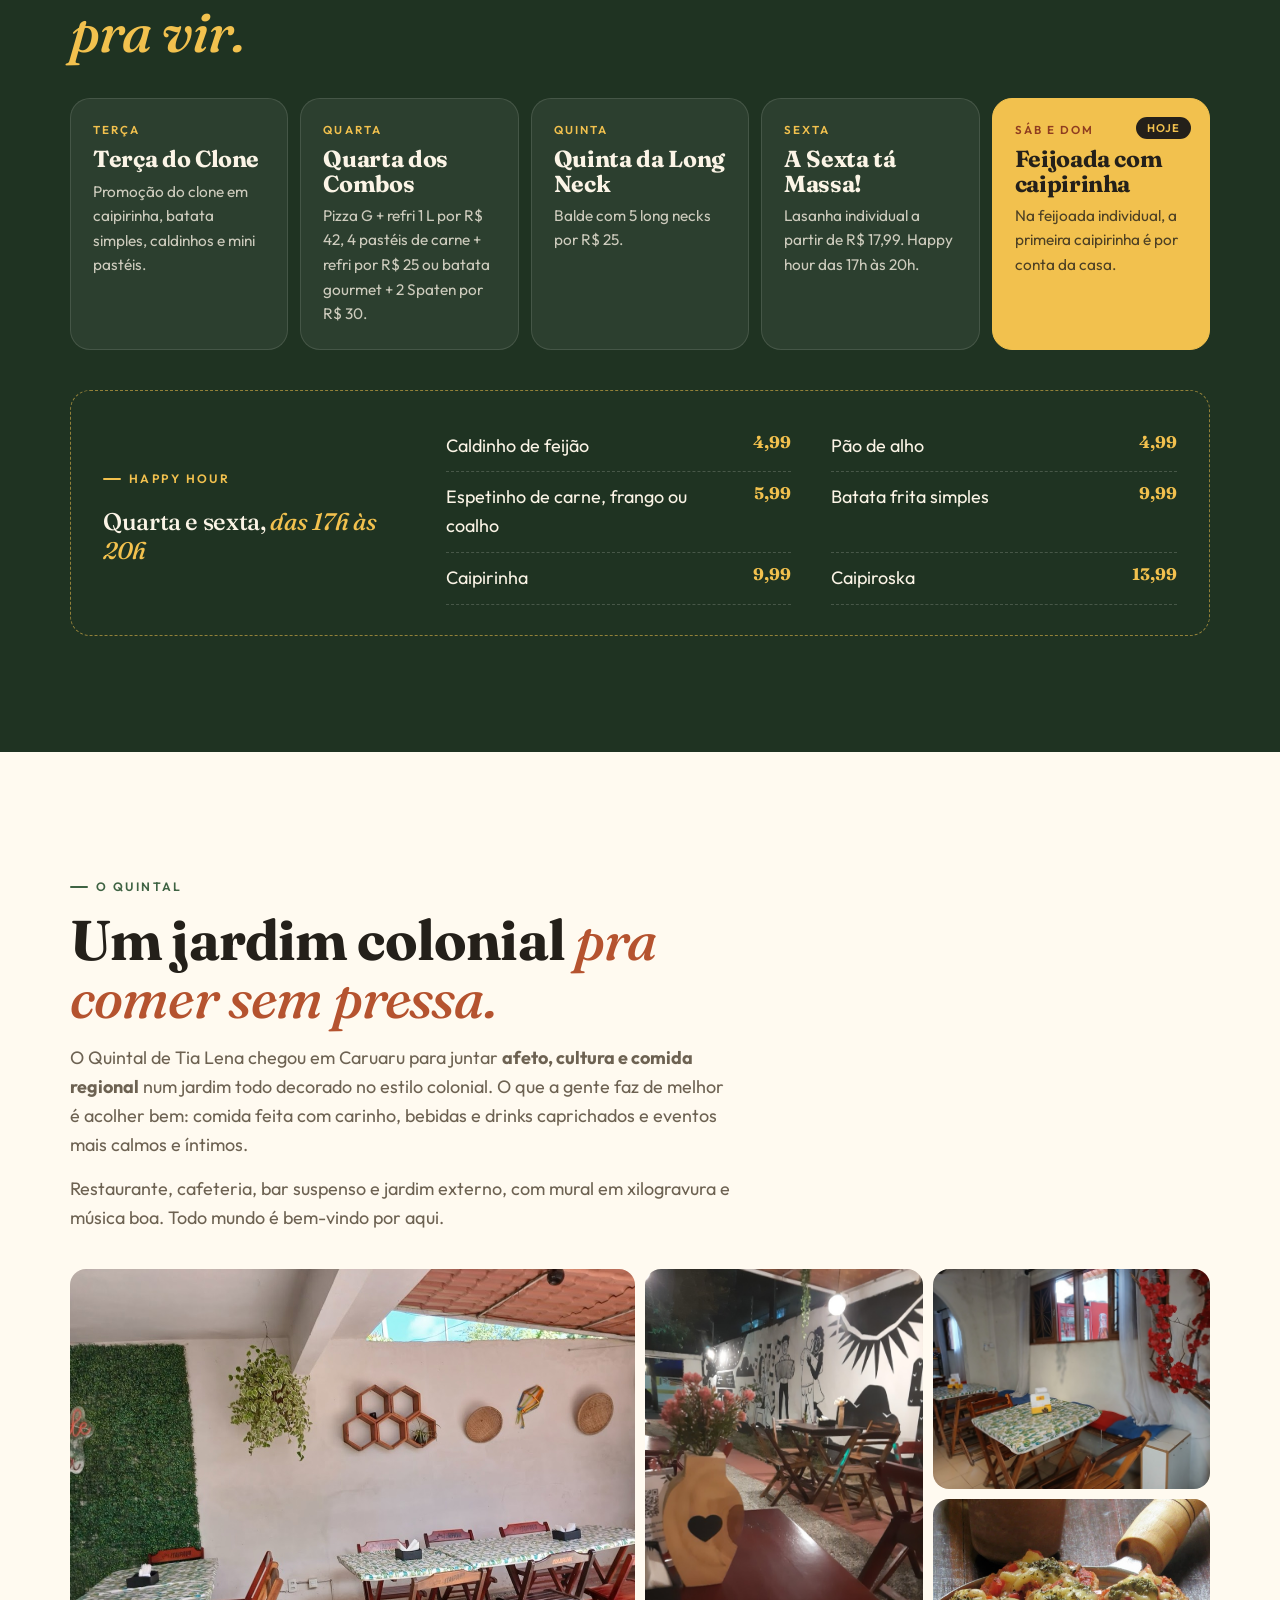
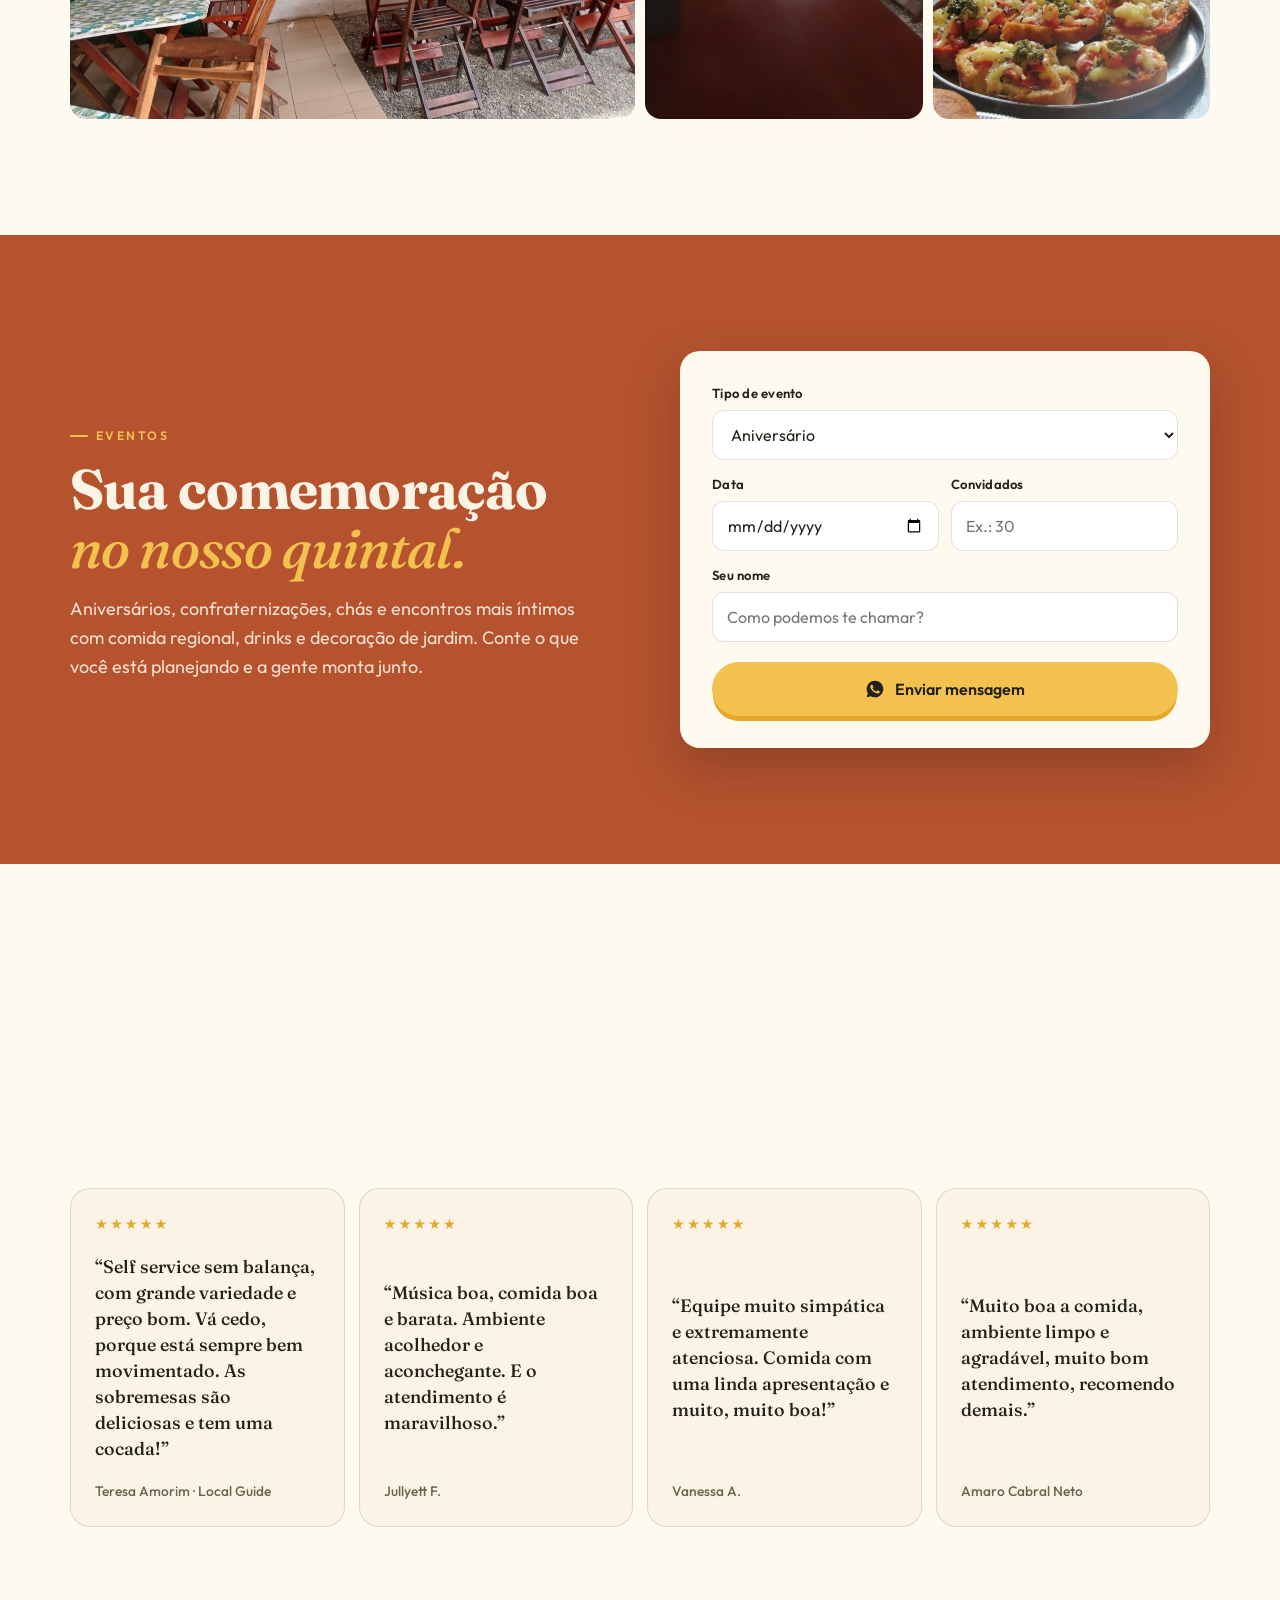
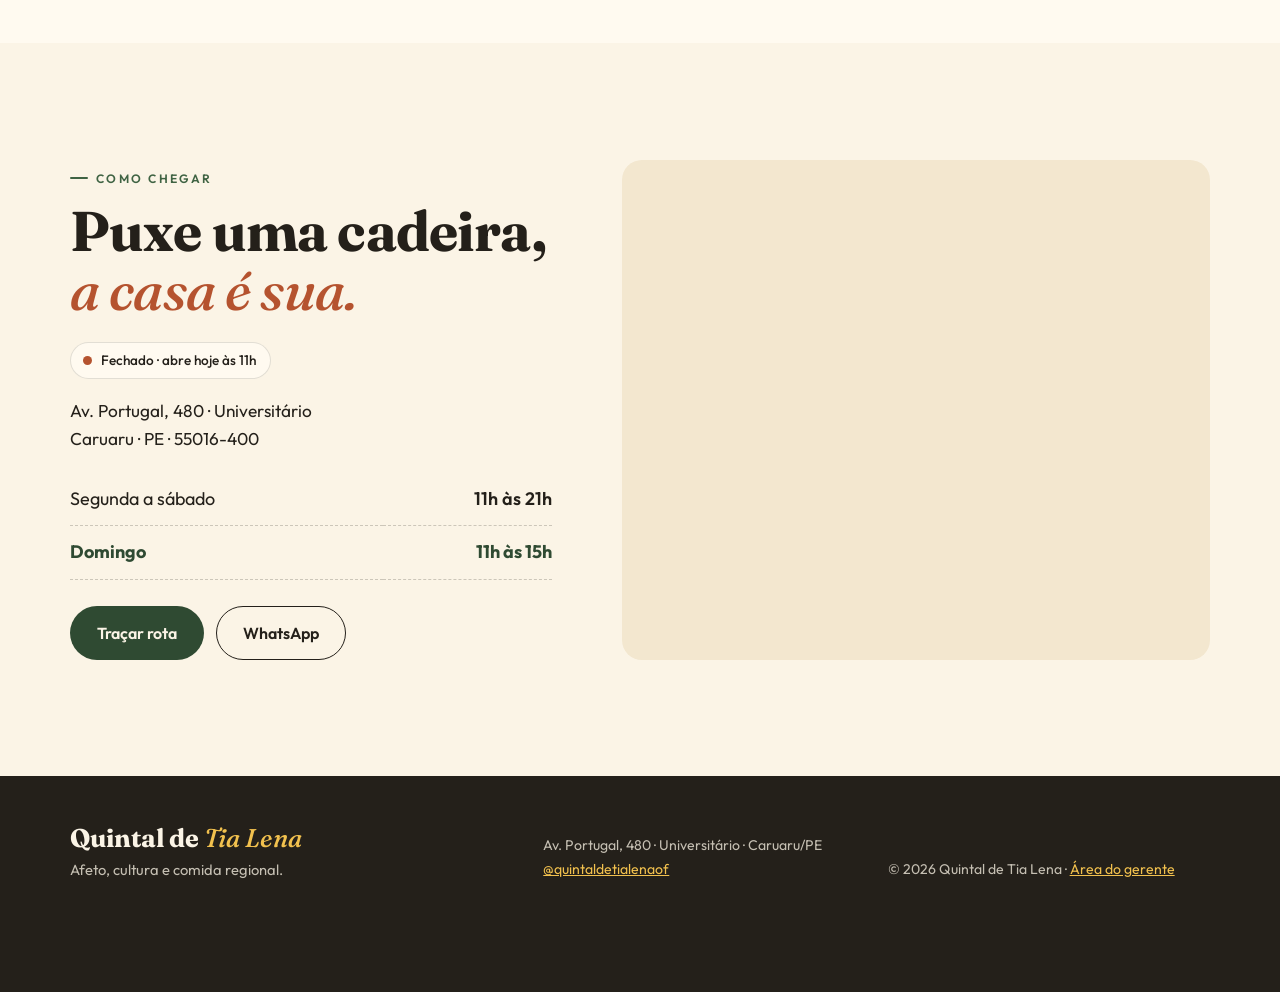
==== commit 6eb829ca: "Cardápio completo do PDF, happy hour, sobre nós e botão Enviar mensagem" ====
--- a/index.html
+++ b/index.html
@@ -10,9 +10,9 @@
 <link rel="preconnect" href="https://fonts.googleapis.com">
 <link rel="preconnect" href="https://fonts.gstatic.com" crossorigin>
 <link href="https://fonts.googleapis.com/css2?family=Fraunces:ital,opsz,wght@0,9..144,500;0,9..144,700;1,9..144,500;1,9..144,600&family=Outfit:wght@300;400;500;600&display=swap" rel="stylesheet">
-<link rel="stylesheet" href="css/styles.css?v=4">
-<script src="js/store.js?v=4" defer></script>
-<script src="js/main.js?v=4" defer></script>
+<link rel="stylesheet" href="css/styles.css?v=6">
+<script src="js/store.js?v=6" defer></script>
+<script src="js/main.js?v=6" defer></script>
 </head>
 <body>
 
@@ -110,14 +110,14 @@
       <header class="sec-head">
         <p class="eyebrow">À la carte</p>
         <h2>Do caldinho à <em>picanha na tábua.</em></h2>
-        <p class="muted">Alguns destaques do cardápio. Pratos principais servem 1 ou 2 pessoas.</p>
+        <p class="muted">Os destaques de cada categoria, com o cardápio completo logo abaixo. Pratos principais servem 1 ou 2 pessoas.</p>
       </header>
 
       <div class="tabs" role="tablist" aria-label="Categorias do cardápio">
         <button role="tab" aria-selected="true" aria-controls="tab-pratos" id="t-pratos" class="tab">Pratos</button>
         <button role="tab" aria-selected="false" aria-controls="tab-petiscos" id="t-petiscos" class="tab" tabindex="-1">Petiscos</button>
         <button role="tab" aria-selected="false" aria-controls="tab-brunch" id="t-brunch" class="tab" tabindex="-1">Café &amp; cuscuz</button>
-        <button role="tab" aria-selected="false" aria-controls="tab-drinks" id="t-drinks" class="tab" tabindex="-1">Drinks</button>
+        <button role="tab" aria-selected="false" aria-controls="tab-drinks" id="t-drinks" class="tab" tabindex="-1">Bebidas</button>
       </div>
 
       <div class="menu-wrap">
@@ -135,6 +135,42 @@
             <li><div><h3>Parmegiana de frango</h3><p>Muçarela, macarrão ao sugo e purê</p></div><span class="p2"><b>26,99</b><b>47,99</b></span></li>
             <li><div><h3>Mistão</h3><p>Carne, carne de sol, toscana, frango e queijo coalho</p></div><span class="p2"><b>—</b><b>61,99</b></span></li>
           </ul>
+          <details class="more">
+            <summary><span class="more-closed">Ver todos os 19 pratos</span><span class="more-open">Voltar aos destaques</span></summary>
+            <div class="more-body">
+              <div class="sub-head"><h3>Frango</h3><p class="legend"><span>1 pessoa</span><span>2 pessoas</span></p></div>
+              <ul class="items">
+                <li><div><h4>Panqueca de frango</h4><p>Arroz, batata frita, farofa e vinagrete</p></div><span class="p2"><b>19,99</b><b>32,99</b></span></li>
+                <li><div><h4>Filé de frango grelhado</h4><p>Feijão, arroz, purê, farofa e vinagrete</p></div><span class="p2"><b>26,99</b><b>44,99</b></span></li>
+                <li><div><h4>Parmegiana de frango</h4><p>Muçarela, macarrão ao molho de tomate e purê</p></div><span class="p2"><b>26,99</b><b>47,99</b></span></li>
+              </ul>
+              <div class="sub-head"><h3>Carnes</h3><p class="legend"><span>1 pessoa</span><span>2 pessoas</span></p></div>
+              <ul class="items">
+                <li><div><h4>Panqueca de carne</h4><p>Arroz, batata frita, farofa e vinagrete</p></div><span class="p2"><b>19,99</b><b>34,99</b></span></li>
+                <li><div><h4>Bisteca suína ao molho de laranja</h4><p>Feijão, arroz, purê, farofa e vinagrete</p></div><span class="p2"><b>24,99</b><b>42,99</b></span></li>
+                <li><div><h4>Bife acebolado</h4><p>Feijão, arroz, purê ou fritas, farofa e vinagrete</p></div><span class="p2"><b>26,99</b><b>46,99</b></span></li>
+                <li><div><h4>Feijoada <span class="tag">sáb e dom</span></h4><p>Arroz, farofa, vinagrete e couve</p></div><span class="p2"><b>27,99</b><b>50,99</b></span></li>
+                <li><div><h4>Parmegiana de carne</h4><p>Muçarela, macarrão ao molho de tomate e purê</p></div><span class="p2"><b>31,99</b><b>58,99</b></span></li>
+                <li><div><h4>Costela bovina no bafo</h4><p>Feijão, arroz, purê ou fritas, farofa e vinagrete</p></div><span class="p2"><b>31,99</b><b>58,99</b></span></li>
+                <li><div><h4>Maminha</h4><p>Fatiada, com feijão, arroz, purê ou fritas, farofa e vinagrete</p></div><span class="p2"><b>34,99</b><b>64,99</b></span></li>
+                <li><div><h4>Carne de sol</h4><p>Feijão, arroz, purê ou fritas, farofa e vinagrete</p></div><span class="p2"><b>34,99</b><b>63,99</b></span></li>
+                <li><div><h4>Picanha</h4><p>Fatiada, com feijão, arroz, purê ou fritas, farofa e vinagrete</p></div><span class="p2"><b>37,99</b><b>67,99</b></span></li>
+                <li><div><h4>Mistão</h4><p>Carne, carne de sol, toscana, frango e queijo coalho, com feijão, arroz, purê ou fritas, farofa e vinagrete</p></div><span class="p2"><b>—</b><b>61,99</b></span></li>
+              </ul>
+              <div class="sub-head"><h3>Massas</h3><p class="legend"><span>1 pessoa</span><span>2 pessoas</span></p></div>
+              <ul class="items">
+                <li><div><h4>Espaguete à carbonara</h4><p>Molho especial com pedaços de bacon</p></div><span class="p2"><b>24,99</b><b>41,99</b></span></li>
+                <li><div><h4>Espaguete à bolonhesa</h4><p>Molho de tomate com carne moída</p></div><span class="p2"><b>24,99</b><b>37,99</b></span></li>
+                <li><div><h4>Lasanha de frango</h4><p>Frango desfiado, muçarela, presunto e molho branco</p></div><span class="p2"><b>21,99</b><b>—</b></span></li>
+                <li><div><h4>Lasanha de carne</h4><p>Carne moída, muçarela, presunto e molho de tomate</p></div><span class="p2"><b>21,99</b><b>—</b></span></li>
+              </ul>
+              <div class="sub-head"><h3>Porções extras</h3></div>
+              <ul class="items">
+                <li><div><h4>Farofa ou vinagrete</h4></div><span class="p1"><b>2,00</b></span></li>
+                <li><div><h4>Feijão, arroz, macarrão ou purê</h4></div><span class="p1"><b>6,00</b></span></li>
+              </ul>
+            </div>
+          </details>
         </div>
 
         <div class="panel" role="tabpanel" id="tab-petiscos" aria-labelledby="t-petiscos" data-img="img/petiscos.jpg" data-alt="Tábua de espetinhos com vinagrete, farofa e molho ao lado de macaxeira frita com creme e bacon" hidden>
@@ -146,6 +182,69 @@
             <li><div><h3>Espetinho de coalho</h3><p>Com ervas e mel de engenho</p></div><span class="p1"><b>8,99</b></span></li>
             <li><div><h3>Brusqueta tradicional</h3><p>Molho de tomate especial e muçarela</p></div><span class="p1"><b>16,00</b></span></li>
           </ul>
+          <details class="more">
+            <summary><span class="more-closed">Ver todos os 32 petiscos</span><span class="more-open">Voltar aos destaques</span></summary>
+            <div class="more-body">
+              <div class="sub-head"><h3>Saladas</h3></div>
+              <p class="sub-note">Molhos: rosé, mostarda e mel ou iogurte.</p>
+              <ul class="items">
+                <li><div><h4>À moda da casa</h4><p>Alface, tomate, cebola, repolho, cenoura e molho</p></div><span class="p1"><b>19,99</b></span></li>
+                <li><div><h4>Caesar</h4><p>Mix de folhas, rúcula, tomate seco, tiras de frango e molho</p></div><span class="p1"><b>21,99</b></span></li>
+                <li><div><h4>Tia Lena</h4><p>Mix de folhas, tomate cereja, cebola roxa, cenoura, queijo coalho e molho</p></div><span class="p1"><b>21,99</b></span></li>
+                <li><div><h4>Salpicão</h4><p>Repolho, batata, cenoura, uva passa, maçã, frango e molho</p></div><span class="p1"><b>24,99</b></span></li>
+              </ul>
+              <div class="sub-head"><h3>Pães</h3></div>
+              <ul class="items">
+                <li><div><h4>Pão de alho</h4><p>Pão assado com creme de alho</p></div><span class="p1"><b>8,00</b></span></li>
+                <li><div><h4>Brusqueta tradicional</h4><p>Molho de tomate especial e muçarela</p></div><span class="p1"><b>16,00</b></span></li>
+                <li><div><h4>Brusqueta ao pesto</h4><p>Molho pesto e muçarela</p></div><span class="p1"><b>19,99</b></span></li>
+                <li><div><h4>Tiras de filé mignon no pão italiano</h4><p>Filé mignon ao blend de queijos</p></div><span class="p1"><b>51,99</b></span></li>
+              </ul>
+              <div class="sub-head"><h3>Caldinhos</h3></div>
+              <ul class="items">
+                <li><div><h4>Feijão preto ou mulatinho</h4><p>Com azeitona, ovo de codorna e calabresa</p></div><span class="p1"><b>8,99</b></span></li>
+                <li><div><h4>Camarão</h4><p>Com azeitona, ovo de codorna e calabresa</p></div><span class="p1"><b>11,99</b></span></li>
+              </ul>
+              <div class="sub-head"><h3>Camarão</h3></div>
+              <ul class="items">
+                <li><div><h4>Camarão ao alho e óleo</h4><p>Porção de aproximadamente 350 g</p></div><span class="p1"><b>26,99</b></span></li>
+              </ul>
+              <div class="sub-head"><h3>Espetinhos</h3></div>
+              <ul class="items">
+                <li><div><h4>Frango</h4></div><span class="p1"><b>7,99</b></span></li>
+                <li><div><h4>Queijo coalho</h4><p>Com ervas e mel de engenho</p></div><span class="p1"><b>8,99</b></span></li>
+                <li><div><h4>Carne bovina</h4></div><span class="p1"><b>9,50</b></span></li>
+                <li><div><h4>Frango com bacon</h4></div><span class="p1"><b>9,50</b></span></li>
+                <li><div><h4>Coração de galinha</h4></div><span class="p1"><b>9,99</b></span></li>
+              </ul>
+              <div class="sub-head"><h3>Fritas</h3></div>
+              <ul class="items">
+                <li><div><h4>Batata frita simples</h4><p>Porção pequena</p></div><span class="p1"><b>11,99</b></span></li>
+                <li><div><h4>Batata frita gourmet</h4><p>Porção grande com cheddar e bacon</p></div><span class="p1"><b>19,99</b></span></li>
+                <li><div><h4>Macaxeira frita simples</h4><p>Porção pequena</p></div><span class="p1"><b>11,99</b></span></li>
+                <li><div><h4>Macaxeira frita gourmet</h4><p>Porção grande ao creme de queijo e bacon</p></div><span class="p1"><b>19,99</b></span></li>
+                <li><div><h4>Calabresa com fritas</h4><p>Calabresa com batata frita</p></div><span class="p1"><b>24,99</b></span></li>
+                <li><div><h4>Maminha com fritas</h4><p>Carne bovina com batata frita</p></div><span class="p1"><b>29,99</b></span></li>
+                <li><div><h4>Carne de sol com coalho e fritas</h4><p>Queijo coalho assado e batata frita</p></div><span class="p1"><b>31,99</b></span></li>
+              </ul>
+              <div class="sub-head"><h3>Linguiça toscana</h3></div>
+              <ul class="items">
+                <li><div><h4>Linguiça mista picante</h4><p>Com geleia de pimenta</p></div><span class="p1"><b>10,99</b></span></li>
+              </ul>
+              <div class="sub-head"><h3>Mini pastéis</h3></div>
+              <p class="sub-note">Porção com 6 unidades.</p>
+              <ul class="items">
+                <li><div><h4>Frango</h4></div><span class="p1"><b>14,00</b></span></li>
+                <li><div><h4>Carne e açúcar</h4></div><span class="p1"><b>14,00</b></span></li>
+                <li><div><h4>Frango com catupiry</h4></div><span class="p1"><b>14,00</b></span></li>
+                <li><div><h4>Quatro queijos</h4></div><span class="p1"><b>14,00</b></span></li>
+                <li><div><h4>Calabresa com queijo</h4></div><span class="p1"><b>14,00</b></span></li>
+                <li><div><h4>Chocolate</h4></div><span class="p1"><b>14,00</b></span></li>
+                <li><div><h4>Queijo do reino</h4></div><span class="p1"><b>18,00</b></span></li>
+                <li><div><h4>Nutella</h4></div><span class="p1"><b>18,00</b></span></li>
+              </ul>
+            </div>
+          </details>
         </div>
 
         <div class="panel" role="tabpanel" id="tab-brunch" aria-labelledby="t-brunch" data-img="img/croissant.jpg" data-alt="Croissant recheado servido em prato de louça azul" hidden>
@@ -157,6 +256,49 @@
             <li><div><h3>Croissant tradicional</h3><p>Unidade</p></div><span class="p1"><b>7,00</b></span></li>
             <li><div><h3>Cartola</h3><p>Banana, queijo, açúcar e canela</p></div><span class="p1"><b>16,99</b></span></li>
           </ul>
+          <details class="more">
+            <summary><span class="more-closed">Ver todo o café, cuscuz e doces (21)</span><span class="more-open">Voltar aos destaques</span></summary>
+            <div class="more-body">
+              <div class="sub-head"><h3>Cuscuz recheado</h3></div>
+              <p class="sub-note">Individual.</p>
+              <ul class="items">
+                <li><div><h4>Queijo coalho e manteiga de garrafa</h4></div><span class="p1"><b>9,99</b></span></li>
+                <li><div><h4>Frango com catupiry</h4></div><span class="p1"><b>11,99</b></span></li>
+                <li><div><h4>Charque guisada</h4></div><span class="p1"><b>12,99</b></span></li>
+              </ul>
+              <div class="sub-head"><h3>Tapiocas</h3></div>
+              <ul class="items">
+                <li><div><h4>Coco</h4></div><span class="p1"><b>5,00</b></span></li>
+                <li><div><h4>Coco e queijo coalho</h4></div><span class="p1"><b>6,00</b></span></li>
+                <li><div><h4>Frango com catupiry</h4></div><span class="p1"><b>8,00</b></span></li>
+                <li><div><h4>Charque</h4></div><span class="p1"><b>8,00</b></span></li>
+              </ul>
+              <div class="sub-head"><h3>Croissant</h3></div>
+              <ul class="items">
+                <li><div><h4>Tradicional</h4></div><span class="p1"><b>7,00</b></span></li>
+                <li><div><h4>Queijo do reino</h4></div><span class="p1"><b>9,00</b></span></li>
+              </ul>
+              <div class="sub-head"><h3>Pastéis</h3></div>
+              <p class="sub-note">Preço por unidade.</p>
+              <ul class="items">
+                <li><div><h4>Frango</h4></div><span class="p1"><b>9,00</b></span></li>
+                <li><div><h4>Carne</h4></div><span class="p1"><b>9,00</b></span></li>
+                <li><div><h4>Calabresa com queijo</h4></div><span class="p1"><b>9,00</b></span></li>
+                <li><div><h4>Frango com catupiry</h4></div><span class="p1"><b>11,00</b></span></li>
+                <li><div><h4>Quatro queijos</h4></div><span class="p1"><b>11,00</b></span></li>
+                <li><div><h4>Chocolate</h4></div><span class="p1"><b>11,00</b></span></li>
+                <li><div><h4>Queijo do reino</h4></div><span class="p1"><b>12,00</b></span></li>
+                <li><div><h4>Nutella</h4></div><span class="p1"><b>12,00</b></span></li>
+              </ul>
+              <div class="sub-head"><h3>Sobremesas</h3></div>
+              <ul class="items">
+                <li><div><h4>Pudim de leite</h4></div><span class="p1"><b>10,00</b></span></li>
+                <li><div><h4>Mousse</h4><p>Morango, maracujá ou limão</p></div><span class="p1"><b>10,00</b></span></li>
+                <li><div><h4>Torta</h4><p>Fatia</p></div><span class="p1"><b>16,99</b></span></li>
+                <li><div><h4>Cartola</h4><p>Banana, queijo, açúcar e canela</p></div><span class="p1"><b>16,99</b></span></li>
+              </ul>
+            </div>
+          </details>
         </div>
 
         <div class="panel" role="tabpanel" id="tab-drinks" aria-labelledby="t-drinks" data-img="img/mural-noite.jpg" data-alt="Varanda à noite com mesas de madeira e mural em estilo xilogravura" hidden>
@@ -168,6 +310,65 @@
             <li><div><h3>Caipifruta</h3><p>Morango ou kiwi, Smirnoff e leite moça</p></div><span class="p1"><b>12,00</b></span></li>
             <li><div><h3>Tropical refrescante <span class="tag">sem álcool</span></h3><p>Morango, limão e água de coco</p></div><span class="p1"><b>15,00</b></span></li>
           </ul>
+          <details class="more">
+            <summary><span class="more-closed">Ver todas as 39 bebidas</span><span class="more-open">Voltar aos destaques</span></summary>
+            <div class="more-body">
+              <div class="sub-head"><h3>Drinks</h3></div>
+              <ul class="items">
+                <li><div><h4>Caipirinha</h4><p>Cachaça Pitú e limão</p></div><span class="p1"><b>10,00</b></span></li>
+                <li><div><h4>Caipifruta</h4><p>Morango ou kiwi, Smirnoff e leite moça</p></div><span class="p1"><b>12,00</b></span></li>
+                <li><div><h4>Caipiroska</h4><p>Smirnoff e fruta</p></div><span class="p1"><b>15,00</b></span></li>
+                <li><div><h4>Coquetel frutas vermelhas</h4><p>Smirnoff, leite moça e Fabbri</p></div><span class="p1"><b>16,00</b></span></li>
+                <li><div><h4>Mojito</h4><p>Rum, limão, gelo e soda</p></div><span class="p1"><b>17,00</b></span></li>
+                <li><div><h4>Dry Martini</h4><p>Gin e vermouth</p></div><span class="p1"><b>17,00</b></span></li>
+                <li><div><h4>Coquetel Quintal Azul</h4><p>Curaçau blue, Schweppes e limão</p></div><span class="p1"><b>18,00</b></span></li>
+                <li><div><h4>Mimosa</h4><p>Espumante moscatel e suco de laranja</p></div><span class="p1"><b>18,00</b></span></li>
+                <li><div><h4>Gin tônica</h4><p>Tanqueray e tônica Schweppes</p></div><span class="p1"><b>20,00</b></span></li>
+                <li><div><h4>Gin Tia Lena</h4><p>Tanqueray com Red Bull melancia, tropical ou açaí</p></div><span class="p1"><b>20,00</b></span></li>
+                <li><div><h4>Lena Coffee</h4><p>Café, leite condensado e vodka</p></div><span class="p1"><b>20,00</b></span></li>
+                <li><div><h4>Infinity Strawberry</h4><p>Morango, leite condensado e Smirnoff Ice</p></div><span class="p1"><b>25,00</b></span></li>
+              </ul>
+              <div class="sub-head"><h3>Sem álcool</h3></div>
+              <ul class="items">
+                <li><div><h4>Dona Honra</h4><p>Limão siciliano, água com gás e Fabbri de kiwi e limão</p></div><span class="p1"><b>13,00</b></span></li>
+                <li><div><h4>Tropical refrescante</h4><p>Morango, limão e água de coco</p></div><span class="p1"><b>15,00</b></span></li>
+                <li><div><h4>Soda italiana</h4><p>Xarope e água com gás</p></div><span class="p1"><b>15,00</b></span></li>
+              </ul>
+              <div class="sub-head"><h3>Cervejas</h3><p class="legend"><span>Long neck</span><span>600 ml</span></p></div>
+              <ul class="items">
+                <li><div><h4>Heineken</h4></div><span class="p2"><b>8,00</b><b>15,00</b></span></li>
+                <li><div><h4>Budweiser</h4></div><span class="p2"><b>6,00</b><b>12,00</b></span></li>
+                <li><div><h4>Spaten</h4></div><span class="p2"><b>6,00</b><b>—</b></span></li>
+                <li><div><h4>Heineken Zero</h4></div><span class="p2"><b>6,00</b><b>—</b></span></li>
+                <li><div><h4>Devassa</h4></div><span class="p2"><b>—</b><b>12,00</b></span></li>
+                <li><div><h4>Brahma Duplo Malte</h4></div><span class="p2"><b>—</b><b>12,00</b></span></li>
+                <li><div><h4>Petra</h4></div><span class="p2"><b>—</b><b>12,00</b></span></li>
+                <li><div><h4>Amstel</h4></div><span class="p2"><b>—</b><b>12,00</b></span></li>
+              </ul>
+              <div class="sub-head"><h3>Destilados</h3><p class="legend"><span>Dose</span><span>Litro</span></p></div>
+              <ul class="items">
+                <li><div><h4>Vodka Orloff</h4></div><span class="p2"><b>5,00</b><b>40,00</b></span></li>
+                <li><div><h4>Vodka Absolut</h4></div><span class="p2"><b>12,00</b><b>140,00</b></span></li>
+                <li><div><h4>Whisky Black &amp; White</h4></div><span class="p2"><b>8,00</b><b>—</b></span></li>
+                <li><div><h4>Whisky Red Label</h4></div><span class="p2"><b>10,00</b><b>160,00</b></span></li>
+                <li><div><h4>Whisky Old Parr</h4></div><span class="p2"><b>12,00</b><b>200,00</b></span></li>
+                <li><div><h4>Cachaça</h4><p>Dose</p></div><span class="p2"><b>4,00</b><b>—</b></span></li>
+                <li><div><h4>Rum</h4><p>Dose</p></div><span class="p2"><b>4,00</b><b>—</b></span></li>
+              </ul>
+              <div class="sub-head"><h3>Água, refri e sucos</h3></div>
+              <ul class="items">
+                <li><div><h4>Água sem gás</h4></div><span class="p1"><b>4,00</b></span></li>
+                <li><div><h4>Água com gás</h4></div><span class="p1"><b>5,00</b></span></li>
+                <li><div><h4>Suco</h4><p>Copo</p></div><span class="p1"><b>6,00</b></span></li>
+                <li><div><h4>Suco</h4><p>Jarra</p></div><span class="p1"><b>12,00</b></span></li>
+                <li><div><h4>Refrigerante</h4><p>Lata</p></div><span class="p1"><b>7,00</b></span></li>
+                <li><div><h4>Refrigerante</h4><p>1 litro</p></div><span class="p1"><b>10,00</b></span></li>
+                <li><div><h4>Schweppes Citrus</h4></div><span class="p1"><b>6,00</b></span></li>
+                <li><div><h4>Smirnoff Ice</h4></div><span class="p1"><b>8,00</b></span></li>
+                <li><div><h4>Energético</h4></div><span class="p1"><b>10,00</b></span></li>
+              </ul>
+            </div>
+          </details>
         </div>
       </div>
       <p class="fine">Preços em reais, sujeitos a alteração. Confirme pelo WhatsApp.</p>
@@ -182,6 +383,21 @@
         <h2>Todo dia tem <em>um motivo pra vir.</em></h2>
       </header>
       <ol class="week" id="week"></ol>
+
+      <div class="hh">
+        <div class="hh-head">
+          <p class="eyebrow eyebrow-sun">Happy hour</p>
+          <h3>Quarta e sexta, <em>das 17h às 20h</em></h3>
+        </div>
+        <ul class="hh-list">
+          <li><span>Caldinho de feijão</span><b>4,99</b></li>
+          <li><span>Pão de alho</span><b>4,99</b></li>
+          <li><span>Espetinho de carne, frango ou coalho</span><b>5,99</b></li>
+          <li><span>Batata frita simples</span><b>9,99</b></li>
+          <li><span>Caipirinha</span><b>9,99</b></li>
+          <li><span>Caipiroska</span><b>13,99</b></li>
+        </ul>
+      </div>
     </div>
   </section>
 
@@ -191,7 +407,8 @@
       <header class="sec-head">
         <p class="eyebrow">O Quintal</p>
         <h2>Um jardim colonial <em>pra comer sem pressa.</em></h2>
-        <p class="muted">Restaurante, cafeteria, bar suspenso e jardim externo. Mural em xilogravura, música boa e aquele atendimento que faz a gente se sentir em casa. Todo mundo é bem-vindo por aqui.</p>
+        <p class="muted">O Quintal de Tia Lena chegou em Caruaru para juntar <strong>afeto, cultura e comida regional</strong> num jardim todo decorado no estilo colonial. O que a gente faz de melhor é acolher bem: comida feita com carinho, bebidas e drinks caprichados e eventos mais calmos e íntimos.</p>
+        <p class="muted">Restaurante, cafeteria, bar suspenso e jardim externo, com mural em xilogravura e música boa. Todo mundo é bem-vindo por aqui.</p>
       </header>
       <div class="gallery">
         <figure class="g-a"><img src="img/jardim.jpg" alt="Varanda com parede de folhagem, mesas com toalhas estampadas e cadeiras de madeira" width="1200" height="900" loading="lazy"></figure>
@@ -234,7 +451,7 @@
         </label>
         <button class="btn btn-sun" type="submit">
           <svg class="ico" viewBox="0 0 24 24" aria-hidden="true"><path d="M12 2a10 10 0 0 0-8.6 15.1L2 22l5-1.3A10 10 0 1 0 12 2Zm5.3 14.1c-.2.6-1.3 1.2-1.8 1.2-.5.1-1 .1-3.3-.8-2.8-1.1-4.5-4-4.7-4.2-.1-.2-1.1-1.5-1.1-2.8s.7-2 1-2.3c.2-.3.5-.3.7-.3h.5c.2 0 .4 0 .6.5l.8 2c.1.2.1.3 0 .5l-.3.5-.4.4c-.1.1-.3.3-.1.6.2.3.8 1.3 1.7 2.1 1.2 1 2.1 1.3 2.4 1.5.3.1.5.1.6-.1l.9-1.1c.2-.3.4-.2.6-.1l1.9.9c.3.1.5.2.5.3.1.2.1.7-.1 1.2Z"/></svg>
-          Pedir orçamento
+          Enviar mensagem
         </button>
       </form>
     </div>
--- a/css/styles.css
+++ b/css/styles.css
@@ -144,6 +144,36 @@
 .legend { display: grid; grid-template-columns: repeat(2, 58px); justify-content: end; text-align: right; font-size: .7rem; font-weight: 600; letter-spacing: .04em; text-transform: uppercase; color: var(--muted); padding-bottom: 6px; border-bottom: 1px solid var(--line); }
 .fine { margin-top: 22px; font-size: .82rem; color: var(--muted); }
 
+/* Cardápio completo: abre embaixo dos destaques e esconde eles enquanto aberto */
+.more { margin-top: 22px; }
+.more summary { display: inline-flex; align-items: center; gap: 10px; min-height: 48px; padding: 12px 22px; border-radius: 999px; border: 1.5px solid var(--ink); font: 600 .95rem var(--sans); cursor: pointer; list-style: none; transition: background .2s, color .2s; }
+.more summary::-webkit-details-marker { display: none; }
+.more summary::after { content: "+"; font-size: 1.2rem; line-height: 1; }
+.more summary:hover { background: var(--ink); color: var(--cream); }
+.more-open, .more[open] .more-closed { display: none; }
+.more[open] .more-open { display: inline; }
+.more[open] summary::after { content: "−"; }
+.panel:has(> .more[open]) > .items,
+.panel:has(> .more[open]) > .legend { display: none; }
+.panel:has(> .more[open]) > .more { margin-top: 0; }
+.sub-head { display: flex; justify-content: space-between; align-items: end; gap: 12px; margin-top: 30px; padding-bottom: 8px; border-bottom: 1.5px solid var(--ink); }
+.sub-head h3 { font: 600 .8rem var(--sans); letter-spacing: .14em; text-transform: uppercase; color: var(--clay-deep); }
+.sub-head .legend { border: 0; padding: 0; }
+.sub-note { margin-top: 8px; font-size: .85rem; color: var(--muted); }
+.more .items li { padding: 13px 0; }
+.more .items h4 { margin: 0; font: 600 1.05rem/1.25 var(--serif); }
+.more .items p { font-size: .86rem; }
+.more .p2, .more .legend { grid-template-columns: repeat(2, 64px); }
+.more .p1 b, .more .p2 b { font-size: 1rem; }
+
+/* Happy hour */
+.hh { margin-top: 40px; padding: 26px 22px; border-radius: var(--radius); border: 1.5px dashed rgba(242, 193, 78, .55); }
+.hh h3 { font: 500 1.5rem/1.2 var(--serif); margin-top: 6px; }
+.hh h3 em { color: var(--sun); }
+.hh-list { list-style: none; margin: 18px 0 0; padding: 0; }
+.hh-list li { display: flex; justify-content: space-between; gap: 16px; padding: 11px 0; border-bottom: 1px dashed rgba(255, 250, 240, .18); }
+.hh-list b { font: 700 1.05rem var(--serif); color: var(--sun); white-space: nowrap; }
+
 /* Semana */
 .section-green { background: var(--green-deep); color: var(--cream); }
 .section-green h2 em { color: var(--sun); }
@@ -227,6 +257,8 @@
   .g-b { grid-row: span 2; grid-column: 3; }
   .g-e { grid-column: span 1; aspect-ratio: 1; }
   .foot { grid-template-columns: 1.4fr 1fr 1fr; align-items: end; }
+  .hh { padding: 30px 32px; }
+  .hh-list { display: grid; grid-template-columns: 1fr 1fr; column-gap: 40px; }
 }
 
 @media (min-width: 960px) {
@@ -269,6 +301,8 @@
   .g-e { display: none; }
   .gallery figure:hover img { transform: scale(1.04); }
   .wa-float { right: 28px; bottom: 28px; }
+  .hh { display: grid; grid-template-columns: .8fr 2fr; gap: 50px; align-items: center; }
+  .hh-list { margin-top: 0; }
 }
 
 @media (min-width: 1200px) {
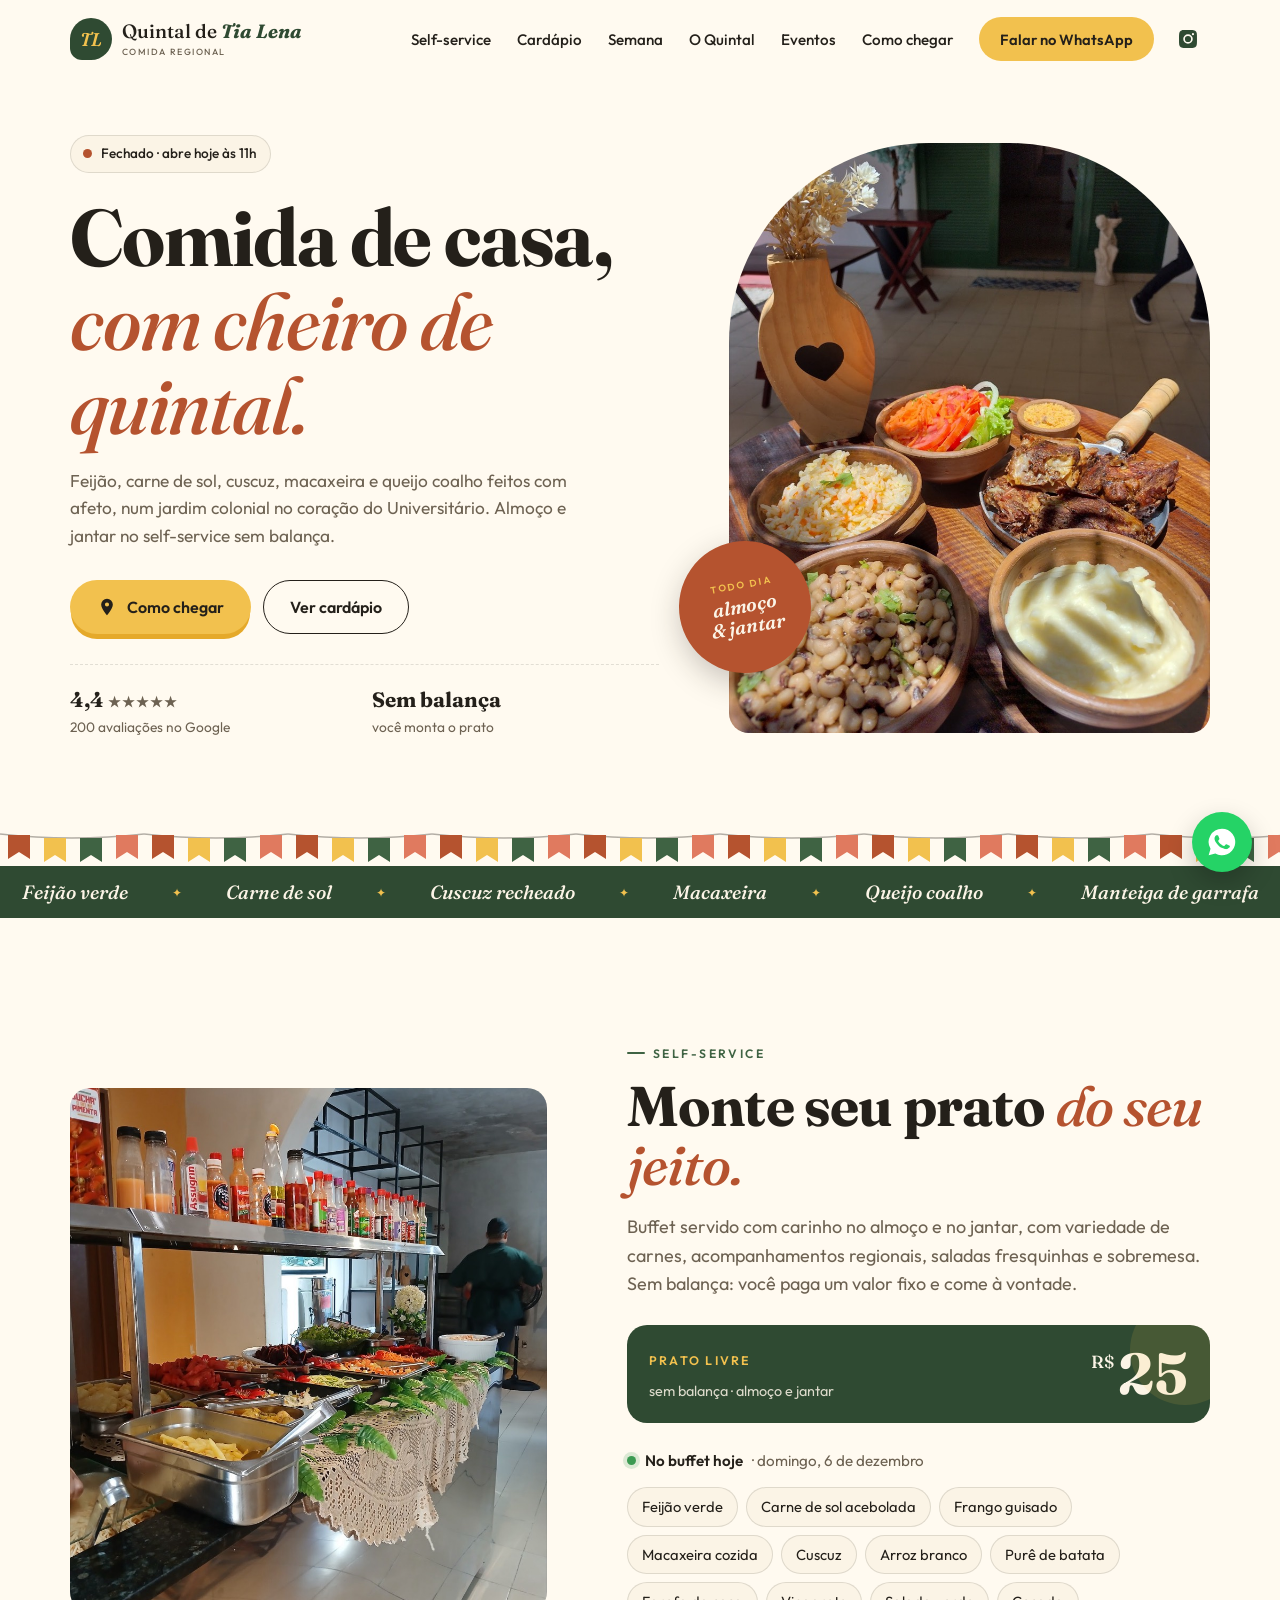
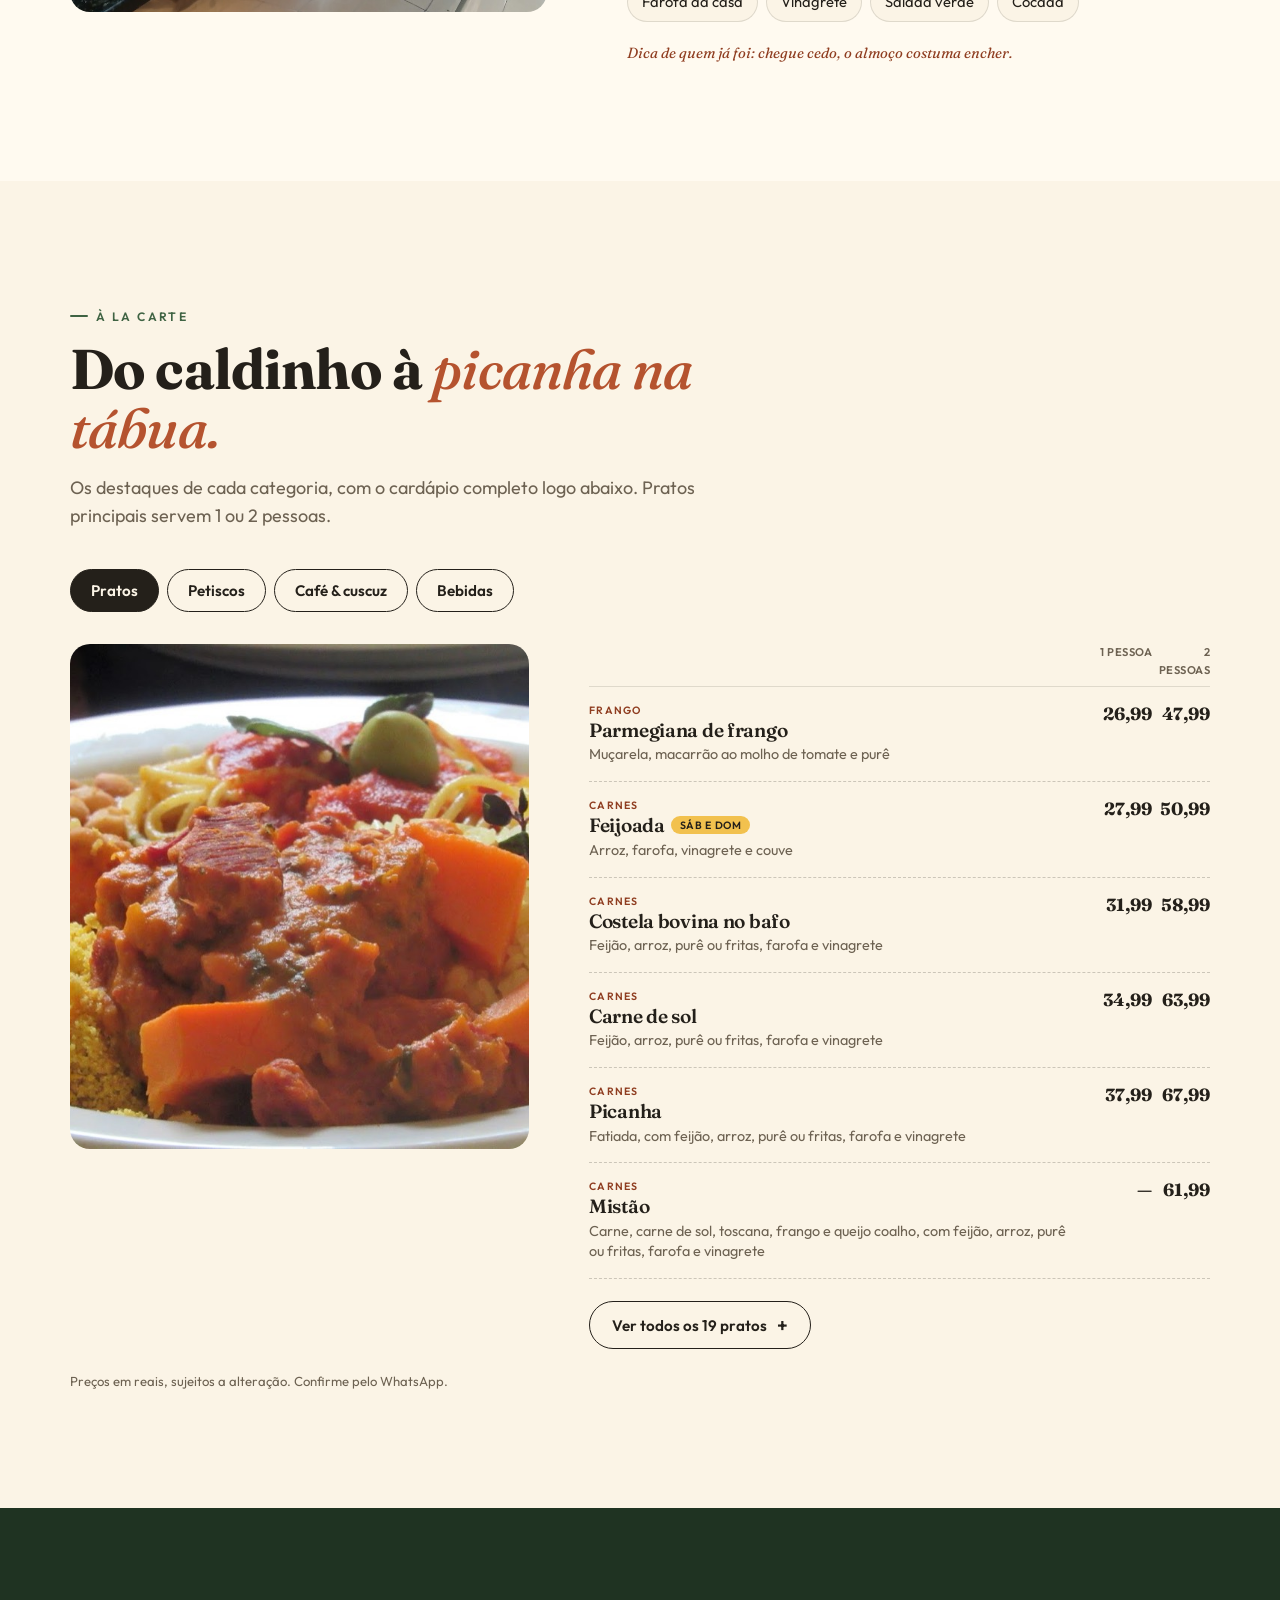
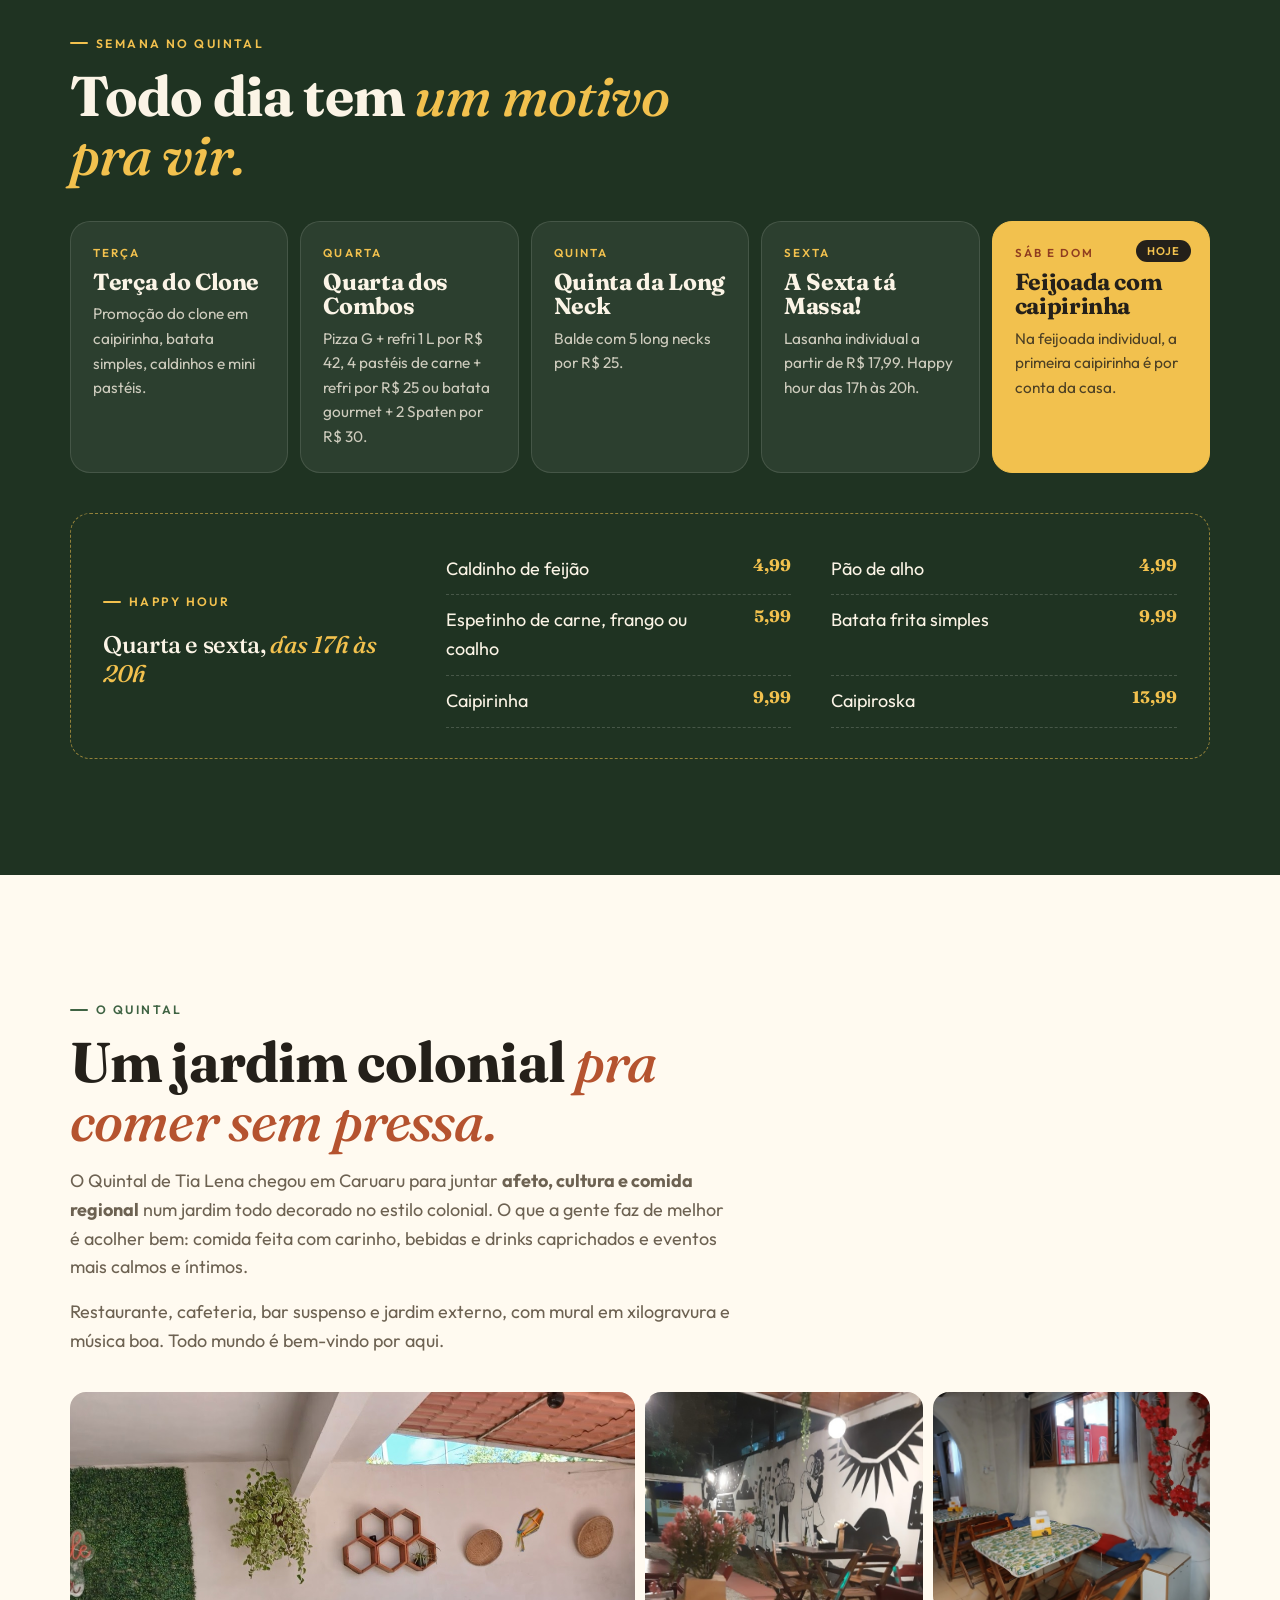
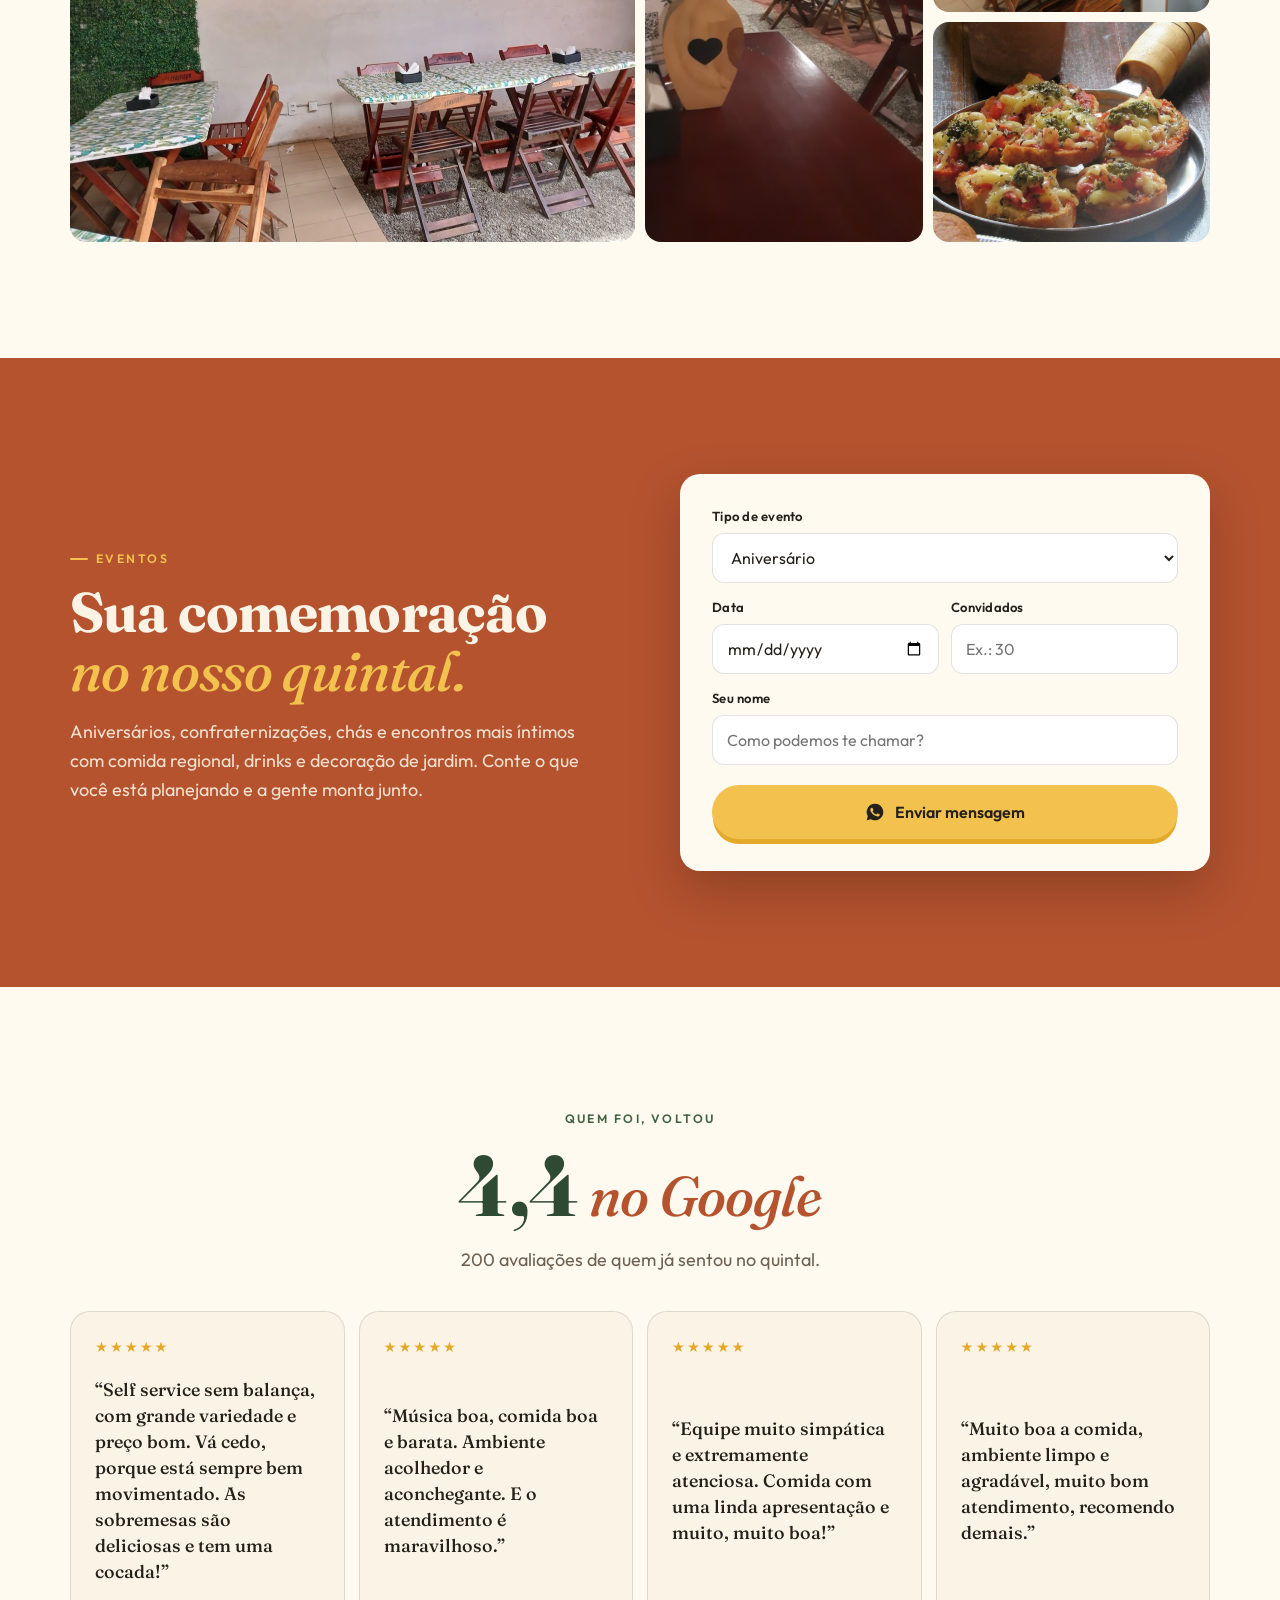
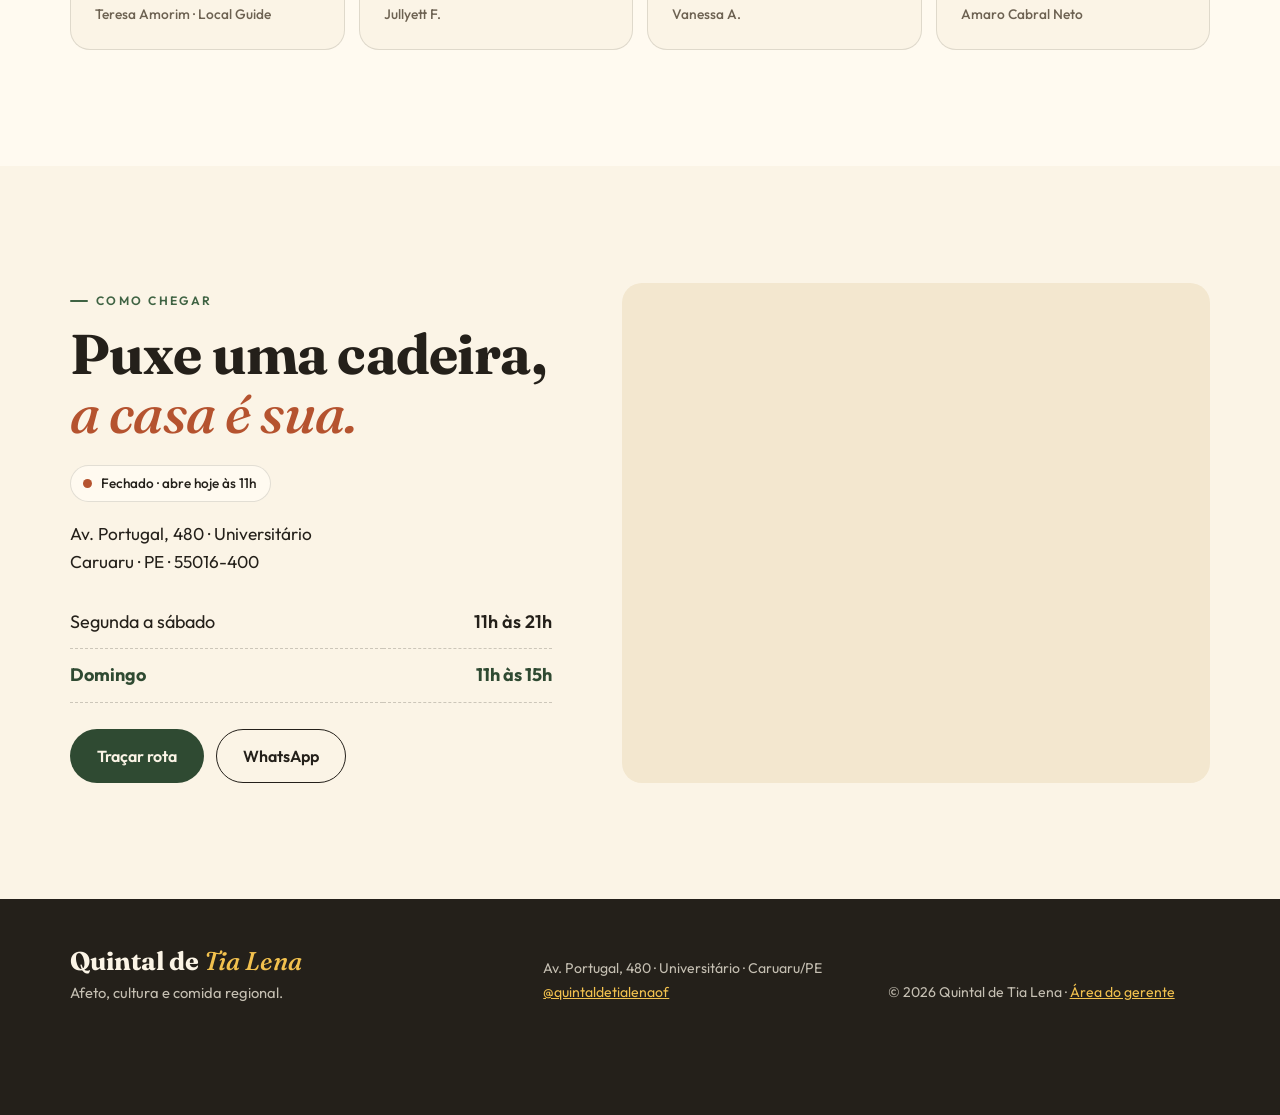
==== commit 2d5dd7e3: "Painel do gerente: editar cardápio (preços, em falta, destaques, itens)" ====
--- a/index.html
+++ b/index.html
@@ -10,9 +10,9 @@
 <link rel="preconnect" href="https://fonts.googleapis.com">
 <link rel="preconnect" href="https://fonts.gstatic.com" crossorigin>
 <link href="https://fonts.googleapis.com/css2?family=Fraunces:ital,opsz,wght@0,9..144,500;0,9..144,700;1,9..144,500;1,9..144,600&family=Outfit:wght@300;400;500;600&display=swap" rel="stylesheet">
-<link rel="stylesheet" href="css/styles.css?v=6">
-<script src="js/store.js?v=6" defer></script>
-<script src="js/main.js?v=6" defer></script>
+<link rel="stylesheet" href="css/styles.css?v=8">
+<script src="js/store.js?v=8" defer></script>
+<script src="js/main.js?v=8" defer></script>
 </head>
 <body>
 
@@ -126,249 +126,15 @@
         </figure>
 
         <div class="panel" role="tabpanel" id="tab-pratos" aria-labelledby="t-pratos" data-img="img/prato-feito.jpg" data-alt="Prato com feijão, arroz, farofa, purê e carne ao molho">
-          <p class="legend"><span>1 pessoa</span><span>2 pessoas</span></p>
-          <ul class="items">
-            <li><div><h3>Carne de sol</h3><p>Feijão, arroz, purê ou fritas, farofa e vinagrete</p></div><span class="p2"><b>34,99</b><b>63,99</b></span></li>
-            <li><div><h3>Picanha fatiada</h3><p>Feijão, arroz, purê ou fritas, farofa e vinagrete</p></div><span class="p2"><b>37,99</b><b>67,99</b></span></li>
-            <li><div><h3>Costela bovina no bafo</h3><p>Feijão, arroz, purê ou fritas, farofa e vinagrete</p></div><span class="p2"><b>31,99</b><b>58,99</b></span></li>
-            <li><div><h3>Feijoada <span class="tag">sáb e dom</span></h3><p>Arroz, farofa, vinagrete e couve</p></div><span class="p2"><b>27,99</b><b>50,99</b></span></li>
-            <li><div><h3>Parmegiana de frango</h3><p>Muçarela, macarrão ao sugo e purê</p></div><span class="p2"><b>26,99</b><b>47,99</b></span></li>
-            <li><div><h3>Mistão</h3><p>Carne, carne de sol, toscana, frango e queijo coalho</p></div><span class="p2"><b>—</b><b>61,99</b></span></li>
-          </ul>
-          <details class="more">
-            <summary><span class="more-closed">Ver todos os 19 pratos</span><span class="more-open">Voltar aos destaques</span></summary>
-            <div class="more-body">
-              <div class="sub-head"><h3>Frango</h3><p class="legend"><span>1 pessoa</span><span>2 pessoas</span></p></div>
-              <ul class="items">
-                <li><div><h4>Panqueca de frango</h4><p>Arroz, batata frita, farofa e vinagrete</p></div><span class="p2"><b>19,99</b><b>32,99</b></span></li>
-                <li><div><h4>Filé de frango grelhado</h4><p>Feijão, arroz, purê, farofa e vinagrete</p></div><span class="p2"><b>26,99</b><b>44,99</b></span></li>
-                <li><div><h4>Parmegiana de frango</h4><p>Muçarela, macarrão ao molho de tomate e purê</p></div><span class="p2"><b>26,99</b><b>47,99</b></span></li>
-              </ul>
-              <div class="sub-head"><h3>Carnes</h3><p class="legend"><span>1 pessoa</span><span>2 pessoas</span></p></div>
-              <ul class="items">
-                <li><div><h4>Panqueca de carne</h4><p>Arroz, batata frita, farofa e vinagrete</p></div><span class="p2"><b>19,99</b><b>34,99</b></span></li>
-                <li><div><h4>Bisteca suína ao molho de laranja</h4><p>Feijão, arroz, purê, farofa e vinagrete</p></div><span class="p2"><b>24,99</b><b>42,99</b></span></li>
-                <li><div><h4>Bife acebolado</h4><p>Feijão, arroz, purê ou fritas, farofa e vinagrete</p></div><span class="p2"><b>26,99</b><b>46,99</b></span></li>
-                <li><div><h4>Feijoada <span class="tag">sáb e dom</span></h4><p>Arroz, farofa, vinagrete e couve</p></div><span class="p2"><b>27,99</b><b>50,99</b></span></li>
-                <li><div><h4>Parmegiana de carne</h4><p>Muçarela, macarrão ao molho de tomate e purê</p></div><span class="p2"><b>31,99</b><b>58,99</b></span></li>
-                <li><div><h4>Costela bovina no bafo</h4><p>Feijão, arroz, purê ou fritas, farofa e vinagrete</p></div><span class="p2"><b>31,99</b><b>58,99</b></span></li>
-                <li><div><h4>Maminha</h4><p>Fatiada, com feijão, arroz, purê ou fritas, farofa e vinagrete</p></div><span class="p2"><b>34,99</b><b>64,99</b></span></li>
-                <li><div><h4>Carne de sol</h4><p>Feijão, arroz, purê ou fritas, farofa e vinagrete</p></div><span class="p2"><b>34,99</b><b>63,99</b></span></li>
-                <li><div><h4>Picanha</h4><p>Fatiada, com feijão, arroz, purê ou fritas, farofa e vinagrete</p></div><span class="p2"><b>37,99</b><b>67,99</b></span></li>
-                <li><div><h4>Mistão</h4><p>Carne, carne de sol, toscana, frango e queijo coalho, com feijão, arroz, purê ou fritas, farofa e vinagrete</p></div><span class="p2"><b>—</b><b>61,99</b></span></li>
-              </ul>
-              <div class="sub-head"><h3>Massas</h3><p class="legend"><span>1 pessoa</span><span>2 pessoas</span></p></div>
-              <ul class="items">
-                <li><div><h4>Espaguete à carbonara</h4><p>Molho especial com pedaços de bacon</p></div><span class="p2"><b>24,99</b><b>41,99</b></span></li>
-                <li><div><h4>Espaguete à bolonhesa</h4><p>Molho de tomate com carne moída</p></div><span class="p2"><b>24,99</b><b>37,99</b></span></li>
-                <li><div><h4>Lasanha de frango</h4><p>Frango desfiado, muçarela, presunto e molho branco</p></div><span class="p2"><b>21,99</b><b>—</b></span></li>
-                <li><div><h4>Lasanha de carne</h4><p>Carne moída, muçarela, presunto e molho de tomate</p></div><span class="p2"><b>21,99</b><b>—</b></span></li>
-              </ul>
-              <div class="sub-head"><h3>Porções extras</h3></div>
-              <ul class="items">
-                <li><div><h4>Farofa ou vinagrete</h4></div><span class="p1"><b>2,00</b></span></li>
-                <li><div><h4>Feijão, arroz, macarrão ou purê</h4></div><span class="p1"><b>6,00</b></span></li>
-              </ul>
-            </div>
-          </details>
         </div>
 
         <div class="panel" role="tabpanel" id="tab-petiscos" aria-labelledby="t-petiscos" data-img="img/petiscos.jpg" data-alt="Tábua de espetinhos com vinagrete, farofa e molho ao lado de macaxeira frita com creme e bacon" hidden>
-          <ul class="items">
-            <li><div><h3>Carne de sol com coalho e fritas</h3><p>Queijo coalho assado e batata frita</p></div><span class="p1"><b>31,99</b></span></li>
-            <li><div><h3>Macaxeira gourmet</h3><p>Porção grande ao creme de queijo e bacon</p></div><span class="p1"><b>19,99</b></span></li>
-            <li><div><h3>Camarão ao alho e óleo</h3><p>Porção de aproximadamente 350 g</p></div><span class="p1"><b>26,99</b></span></li>
-            <li><div><h3>Caldinho de feijão</h3><p>Preto ou mulatinho, com ovo de codorna e calabresa</p></div><span class="p1"><b>8,99</b></span></li>
-            <li><div><h3>Espetinho de coalho</h3><p>Com ervas e mel de engenho</p></div><span class="p1"><b>8,99</b></span></li>
-            <li><div><h3>Brusqueta tradicional</h3><p>Molho de tomate especial e muçarela</p></div><span class="p1"><b>16,00</b></span></li>
-          </ul>
-          <details class="more">
-            <summary><span class="more-closed">Ver todos os 32 petiscos</span><span class="more-open">Voltar aos destaques</span></summary>
-            <div class="more-body">
-              <div class="sub-head"><h3>Saladas</h3></div>
-              <p class="sub-note">Molhos: rosé, mostarda e mel ou iogurte.</p>
-              <ul class="items">
-                <li><div><h4>À moda da casa</h4><p>Alface, tomate, cebola, repolho, cenoura e molho</p></div><span class="p1"><b>19,99</b></span></li>
-                <li><div><h4>Caesar</h4><p>Mix de folhas, rúcula, tomate seco, tiras de frango e molho</p></div><span class="p1"><b>21,99</b></span></li>
-                <li><div><h4>Tia Lena</h4><p>Mix de folhas, tomate cereja, cebola roxa, cenoura, queijo coalho e molho</p></div><span class="p1"><b>21,99</b></span></li>
-                <li><div><h4>Salpicão</h4><p>Repolho, batata, cenoura, uva passa, maçã, frango e molho</p></div><span class="p1"><b>24,99</b></span></li>
-              </ul>
-              <div class="sub-head"><h3>Pães</h3></div>
-              <ul class="items">
-                <li><div><h4>Pão de alho</h4><p>Pão assado com creme de alho</p></div><span class="p1"><b>8,00</b></span></li>
-                <li><div><h4>Brusqueta tradicional</h4><p>Molho de tomate especial e muçarela</p></div><span class="p1"><b>16,00</b></span></li>
-                <li><div><h4>Brusqueta ao pesto</h4><p>Molho pesto e muçarela</p></div><span class="p1"><b>19,99</b></span></li>
-                <li><div><h4>Tiras de filé mignon no pão italiano</h4><p>Filé mignon ao blend de queijos</p></div><span class="p1"><b>51,99</b></span></li>
-              </ul>
-              <div class="sub-head"><h3>Caldinhos</h3></div>
-              <ul class="items">
-                <li><div><h4>Feijão preto ou mulatinho</h4><p>Com azeitona, ovo de codorna e calabresa</p></div><span class="p1"><b>8,99</b></span></li>
-                <li><div><h4>Camarão</h4><p>Com azeitona, ovo de codorna e calabresa</p></div><span class="p1"><b>11,99</b></span></li>
-              </ul>
-              <div class="sub-head"><h3>Camarão</h3></div>
-              <ul class="items">
-                <li><div><h4>Camarão ao alho e óleo</h4><p>Porção de aproximadamente 350 g</p></div><span class="p1"><b>26,99</b></span></li>
-              </ul>
-              <div class="sub-head"><h3>Espetinhos</h3></div>
-              <ul class="items">
-                <li><div><h4>Frango</h4></div><span class="p1"><b>7,99</b></span></li>
-                <li><div><h4>Queijo coalho</h4><p>Com ervas e mel de engenho</p></div><span class="p1"><b>8,99</b></span></li>
-                <li><div><h4>Carne bovina</h4></div><span class="p1"><b>9,50</b></span></li>
-                <li><div><h4>Frango com bacon</h4></div><span class="p1"><b>9,50</b></span></li>
-                <li><div><h4>Coração de galinha</h4></div><span class="p1"><b>9,99</b></span></li>
-              </ul>
-              <div class="sub-head"><h3>Fritas</h3></div>
-              <ul class="items">
-                <li><div><h4>Batata frita simples</h4><p>Porção pequena</p></div><span class="p1"><b>11,99</b></span></li>
-                <li><div><h4>Batata frita gourmet</h4><p>Porção grande com cheddar e bacon</p></div><span class="p1"><b>19,99</b></span></li>
-                <li><div><h4>Macaxeira frita simples</h4><p>Porção pequena</p></div><span class="p1"><b>11,99</b></span></li>
-                <li><div><h4>Macaxeira frita gourmet</h4><p>Porção grande ao creme de queijo e bacon</p></div><span class="p1"><b>19,99</b></span></li>
-                <li><div><h4>Calabresa com fritas</h4><p>Calabresa com batata frita</p></div><span class="p1"><b>24,99</b></span></li>
-                <li><div><h4>Maminha com fritas</h4><p>Carne bovina com batata frita</p></div><span class="p1"><b>29,99</b></span></li>
-                <li><div><h4>Carne de sol com coalho e fritas</h4><p>Queijo coalho assado e batata frita</p></div><span class="p1"><b>31,99</b></span></li>
-              </ul>
-              <div class="sub-head"><h3>Linguiça toscana</h3></div>
-              <ul class="items">
-                <li><div><h4>Linguiça mista picante</h4><p>Com geleia de pimenta</p></div><span class="p1"><b>10,99</b></span></li>
-              </ul>
-              <div class="sub-head"><h3>Mini pastéis</h3></div>
-              <p class="sub-note">Porção com 6 unidades.</p>
-              <ul class="items">
-                <li><div><h4>Frango</h4></div><span class="p1"><b>14,00</b></span></li>
-                <li><div><h4>Carne e açúcar</h4></div><span class="p1"><b>14,00</b></span></li>
-                <li><div><h4>Frango com catupiry</h4></div><span class="p1"><b>14,00</b></span></li>
-                <li><div><h4>Quatro queijos</h4></div><span class="p1"><b>14,00</b></span></li>
-                <li><div><h4>Calabresa com queijo</h4></div><span class="p1"><b>14,00</b></span></li>
-                <li><div><h4>Chocolate</h4></div><span class="p1"><b>14,00</b></span></li>
-                <li><div><h4>Queijo do reino</h4></div><span class="p1"><b>18,00</b></span></li>
-                <li><div><h4>Nutella</h4></div><span class="p1"><b>18,00</b></span></li>
-              </ul>
-            </div>
-          </details>
         </div>
 
         <div class="panel" role="tabpanel" id="tab-brunch" aria-labelledby="t-brunch" data-img="img/croissant.jpg" data-alt="Croissant recheado servido em prato de louça azul" hidden>
-          <ul class="items">
-            <li><div><h3>Cuscuz com coalho e manteiga de garrafa</h3><p>Individual</p></div><span class="p1"><b>9,99</b></span></li>
-            <li><div><h3>Cuscuz com charque guisada</h3><p>Individual</p></div><span class="p1"><b>12,99</b></span></li>
-            <li><div><h3>Tapioca de coco e queijo coalho</h3><p>Feita na hora</p></div><span class="p1"><b>6,00</b></span></li>
-            <li><div><h3>Pastel de queijo do reino</h3><p>Unidade</p></div><span class="p1"><b>12,00</b></span></li>
-            <li><div><h3>Croissant tradicional</h3><p>Unidade</p></div><span class="p1"><b>7,00</b></span></li>
-            <li><div><h3>Cartola</h3><p>Banana, queijo, açúcar e canela</p></div><span class="p1"><b>16,99</b></span></li>
-          </ul>
-          <details class="more">
-            <summary><span class="more-closed">Ver todo o café, cuscuz e doces (21)</span><span class="more-open">Voltar aos destaques</span></summary>
-            <div class="more-body">
-              <div class="sub-head"><h3>Cuscuz recheado</h3></div>
-              <p class="sub-note">Individual.</p>
-              <ul class="items">
-                <li><div><h4>Queijo coalho e manteiga de garrafa</h4></div><span class="p1"><b>9,99</b></span></li>
-                <li><div><h4>Frango com catupiry</h4></div><span class="p1"><b>11,99</b></span></li>
-                <li><div><h4>Charque guisada</h4></div><span class="p1"><b>12,99</b></span></li>
-              </ul>
-              <div class="sub-head"><h3>Tapiocas</h3></div>
-              <ul class="items">
-                <li><div><h4>Coco</h4></div><span class="p1"><b>5,00</b></span></li>
-                <li><div><h4>Coco e queijo coalho</h4></div><span class="p1"><b>6,00</b></span></li>
-                <li><div><h4>Frango com catupiry</h4></div><span class="p1"><b>8,00</b></span></li>
-                <li><div><h4>Charque</h4></div><span class="p1"><b>8,00</b></span></li>
-              </ul>
-              <div class="sub-head"><h3>Croissant</h3></div>
-              <ul class="items">
-                <li><div><h4>Tradicional</h4></div><span class="p1"><b>7,00</b></span></li>
-                <li><div><h4>Queijo do reino</h4></div><span class="p1"><b>9,00</b></span></li>
-              </ul>
-              <div class="sub-head"><h3>Pastéis</h3></div>
-              <p class="sub-note">Preço por unidade.</p>
-              <ul class="items">
-                <li><div><h4>Frango</h4></div><span class="p1"><b>9,00</b></span></li>
-                <li><div><h4>Carne</h4></div><span class="p1"><b>9,00</b></span></li>
-                <li><div><h4>Calabresa com queijo</h4></div><span class="p1"><b>9,00</b></span></li>
-                <li><div><h4>Frango com catupiry</h4></div><span class="p1"><b>11,00</b></span></li>
-                <li><div><h4>Quatro queijos</h4></div><span class="p1"><b>11,00</b></span></li>
-                <li><div><h4>Chocolate</h4></div><span class="p1"><b>11,00</b></span></li>
-                <li><div><h4>Queijo do reino</h4></div><span class="p1"><b>12,00</b></span></li>
-                <li><div><h4>Nutella</h4></div><span class="p1"><b>12,00</b></span></li>
-              </ul>
-              <div class="sub-head"><h3>Sobremesas</h3></div>
-              <ul class="items">
-                <li><div><h4>Pudim de leite</h4></div><span class="p1"><b>10,00</b></span></li>
-                <li><div><h4>Mousse</h4><p>Morango, maracujá ou limão</p></div><span class="p1"><b>10,00</b></span></li>
-                <li><div><h4>Torta</h4><p>Fatia</p></div><span class="p1"><b>16,99</b></span></li>
-                <li><div><h4>Cartola</h4><p>Banana, queijo, açúcar e canela</p></div><span class="p1"><b>16,99</b></span></li>
-              </ul>
-            </div>
-          </details>
         </div>
 
         <div class="panel" role="tabpanel" id="tab-drinks" aria-labelledby="t-drinks" data-img="img/mural-noite.jpg" data-alt="Varanda à noite com mesas de madeira e mural em estilo xilogravura" hidden>
-          <ul class="items">
-            <li><div><h3>Lena Coffee</h3><p>Café, leite condensado e vodka</p></div><span class="p1"><b>20,00</b></span></li>
-            <li><div><h3>Coquetel Quintal Azul</h3><p>Curaçau blue, Schweppes e limão</p></div><span class="p1"><b>18,00</b></span></li>
-            <li><div><h3>Gin Tia Lena</h3><p>Tanqueray com Red Bull melancia, tropical ou açaí</p></div><span class="p1"><b>20,00</b></span></li>
-            <li><div><h3>Caipirinha</h3><p>Cachaça Pitú e limão</p></div><span class="p1"><b>10,00</b></span></li>
-            <li><div><h3>Caipifruta</h3><p>Morango ou kiwi, Smirnoff e leite moça</p></div><span class="p1"><b>12,00</b></span></li>
-            <li><div><h3>Tropical refrescante <span class="tag">sem álcool</span></h3><p>Morango, limão e água de coco</p></div><span class="p1"><b>15,00</b></span></li>
-          </ul>
-          <details class="more">
-            <summary><span class="more-closed">Ver todas as 39 bebidas</span><span class="more-open">Voltar aos destaques</span></summary>
-            <div class="more-body">
-              <div class="sub-head"><h3>Drinks</h3></div>
-              <ul class="items">
-                <li><div><h4>Caipirinha</h4><p>Cachaça Pitú e limão</p></div><span class="p1"><b>10,00</b></span></li>
-                <li><div><h4>Caipifruta</h4><p>Morango ou kiwi, Smirnoff e leite moça</p></div><span class="p1"><b>12,00</b></span></li>
-                <li><div><h4>Caipiroska</h4><p>Smirnoff e fruta</p></div><span class="p1"><b>15,00</b></span></li>
-                <li><div><h4>Coquetel frutas vermelhas</h4><p>Smirnoff, leite moça e Fabbri</p></div><span class="p1"><b>16,00</b></span></li>
-                <li><div><h4>Mojito</h4><p>Rum, limão, gelo e soda</p></div><span class="p1"><b>17,00</b></span></li>
-                <li><div><h4>Dry Martini</h4><p>Gin e vermouth</p></div><span class="p1"><b>17,00</b></span></li>
-                <li><div><h4>Coquetel Quintal Azul</h4><p>Curaçau blue, Schweppes e limão</p></div><span class="p1"><b>18,00</b></span></li>
-                <li><div><h4>Mimosa</h4><p>Espumante moscatel e suco de laranja</p></div><span class="p1"><b>18,00</b></span></li>
-                <li><div><h4>Gin tônica</h4><p>Tanqueray e tônica Schweppes</p></div><span class="p1"><b>20,00</b></span></li>
-                <li><div><h4>Gin Tia Lena</h4><p>Tanqueray com Red Bull melancia, tropical ou açaí</p></div><span class="p1"><b>20,00</b></span></li>
-                <li><div><h4>Lena Coffee</h4><p>Café, leite condensado e vodka</p></div><span class="p1"><b>20,00</b></span></li>
-                <li><div><h4>Infinity Strawberry</h4><p>Morango, leite condensado e Smirnoff Ice</p></div><span class="p1"><b>25,00</b></span></li>
-              </ul>
-              <div class="sub-head"><h3>Sem álcool</h3></div>
-              <ul class="items">
-                <li><div><h4>Dona Honra</h4><p>Limão siciliano, água com gás e Fabbri de kiwi e limão</p></div><span class="p1"><b>13,00</b></span></li>
-                <li><div><h4>Tropical refrescante</h4><p>Morango, limão e água de coco</p></div><span class="p1"><b>15,00</b></span></li>
-                <li><div><h4>Soda italiana</h4><p>Xarope e água com gás</p></div><span class="p1"><b>15,00</b></span></li>
-              </ul>
-              <div class="sub-head"><h3>Cervejas</h3><p class="legend"><span>Long neck</span><span>600 ml</span></p></div>
-              <ul class="items">
-                <li><div><h4>Heineken</h4></div><span class="p2"><b>8,00</b><b>15,00</b></span></li>
-                <li><div><h4>Budweiser</h4></div><span class="p2"><b>6,00</b><b>12,00</b></span></li>
-                <li><div><h4>Spaten</h4></div><span class="p2"><b>6,00</b><b>—</b></span></li>
-                <li><div><h4>Heineken Zero</h4></div><span class="p2"><b>6,00</b><b>—</b></span></li>
-                <li><div><h4>Devassa</h4></div><span class="p2"><b>—</b><b>12,00</b></span></li>
-                <li><div><h4>Brahma Duplo Malte</h4></div><span class="p2"><b>—</b><b>12,00</b></span></li>
-                <li><div><h4>Petra</h4></div><span class="p2"><b>—</b><b>12,00</b></span></li>
-                <li><div><h4>Amstel</h4></div><span class="p2"><b>—</b><b>12,00</b></span></li>
-              </ul>
-              <div class="sub-head"><h3>Destilados</h3><p class="legend"><span>Dose</span><span>Litro</span></p></div>
-              <ul class="items">
-                <li><div><h4>Vodka Orloff</h4></div><span class="p2"><b>5,00</b><b>40,00</b></span></li>
-                <li><div><h4>Vodka Absolut</h4></div><span class="p2"><b>12,00</b><b>140,00</b></span></li>
-                <li><div><h4>Whisky Black &amp; White</h4></div><span class="p2"><b>8,00</b><b>—</b></span></li>
-                <li><div><h4>Whisky Red Label</h4></div><span class="p2"><b>10,00</b><b>160,00</b></span></li>
-                <li><div><h4>Whisky Old Parr</h4></div><span class="p2"><b>12,00</b><b>200,00</b></span></li>
-                <li><div><h4>Cachaça</h4><p>Dose</p></div><span class="p2"><b>4,00</b><b>—</b></span></li>
-                <li><div><h4>Rum</h4><p>Dose</p></div><span class="p2"><b>4,00</b><b>—</b></span></li>
-              </ul>
-              <div class="sub-head"><h3>Água, refri e sucos</h3></div>
-              <ul class="items">
-                <li><div><h4>Água sem gás</h4></div><span class="p1"><b>4,00</b></span></li>
-                <li><div><h4>Água com gás</h4></div><span class="p1"><b>5,00</b></span></li>
-                <li><div><h4>Suco</h4><p>Copo</p></div><span class="p1"><b>6,00</b></span></li>
-                <li><div><h4>Suco</h4><p>Jarra</p></div><span class="p1"><b>12,00</b></span></li>
-                <li><div><h4>Refrigerante</h4><p>Lata</p></div><span class="p1"><b>7,00</b></span></li>
-                <li><div><h4>Refrigerante</h4><p>1 litro</p></div><span class="p1"><b>10,00</b></span></li>
-                <li><div><h4>Schweppes Citrus</h4></div><span class="p1"><b>6,00</b></span></li>
-                <li><div><h4>Smirnoff Ice</h4></div><span class="p1"><b>8,00</b></span></li>
-                <li><div><h4>Energético</h4></div><span class="p1"><b>10,00</b></span></li>
-              </ul>
-            </div>
-          </details>
         </div>
       </div>
       <p class="fine">Preços em reais, sujeitos a alteração. Confirme pelo WhatsApp.</p>
--- a/css/styles.css
+++ b/css/styles.css
@@ -136,6 +136,11 @@
 .items { list-style: none; margin: 0; padding: 0; }
 .items li { display: flex; justify-content: space-between; align-items: flex-start; gap: 16px; padding: 16px 0; border-bottom: 1px dashed rgba(36, 32, 26, .22); }
 .items h3 { font-size: 1.2rem; font-weight: 600; }
+.it-sec { display: block; margin-bottom: 3px; font: 600 .66rem var(--sans); letter-spacing: .12em; text-transform: uppercase; color: var(--clay-deep); }
+.items li.is-off h3, .items li.is-off h4, .items li.is-off .p1, .items li.is-off .p2 { color: var(--muted); }
+.items li.is-off .p1 b, .items li.is-off .p2 b { text-decoration: line-through; text-decoration-color: rgba(36, 32, 26, .35); }
+.tag-off { background: var(--clay); color: var(--cream); }
+.p1 b small, .p2 b small { display: block; margin-top: 2px; font: 600 .6rem var(--sans); letter-spacing: .04em; text-transform: uppercase; color: var(--muted); }
 .items p { font-size: .9rem; color: var(--muted); margin-top: 4px; line-height: 1.45; }
 .tag { display: inline-block; vertical-align: middle; margin-left: 6px; padding: 2px 9px; border-radius: 999px; background: var(--sun); font: 600 .66rem var(--sans); letter-spacing: .06em; text-transform: uppercase; position: relative; top: -2px; }
 .p1 b, .p2 b { font: 700 1.1rem var(--serif); white-space: nowrap; }
